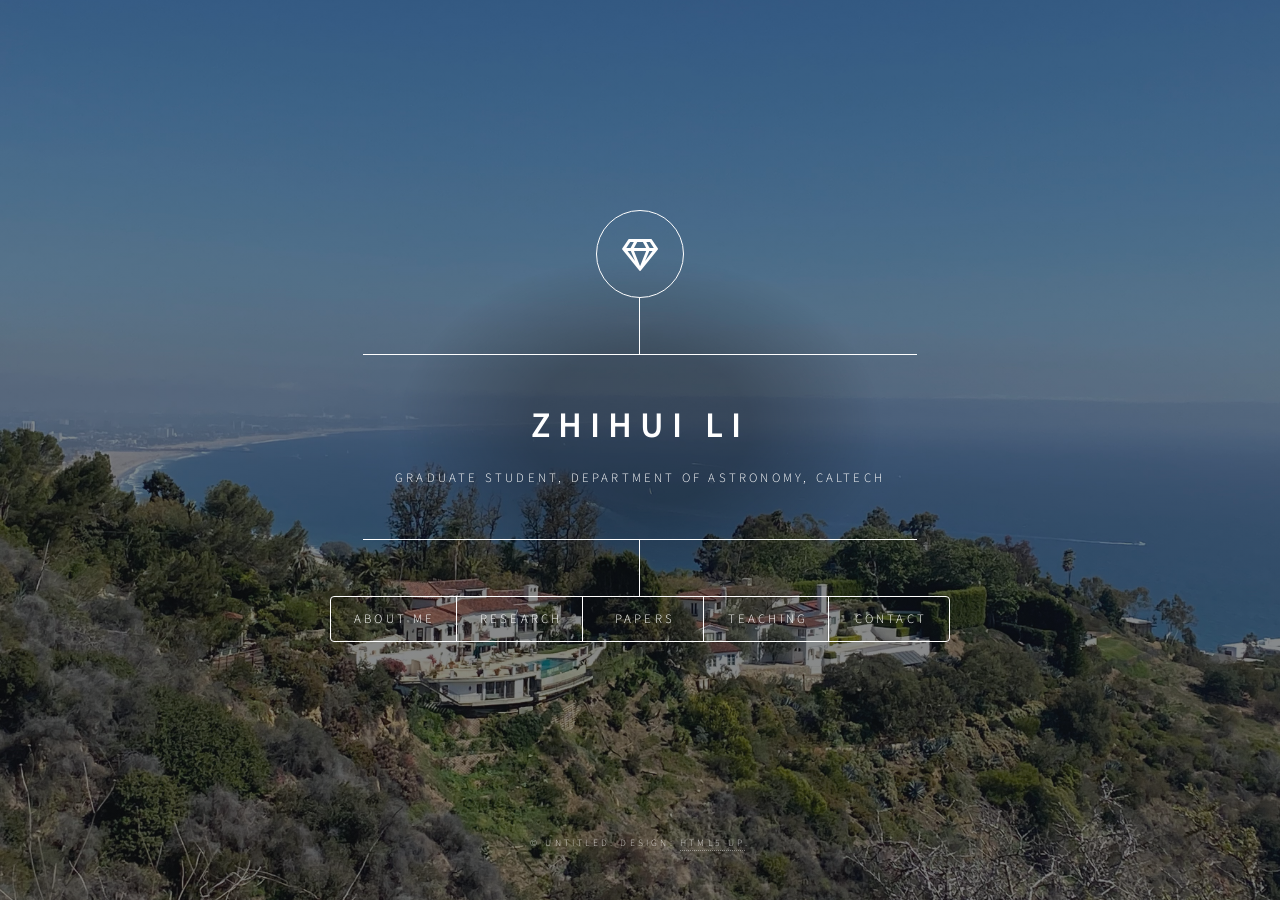
==== index.html @ 0a77f940 "Update index.html" ====
<!DOCTYPE HTML>
<!--
	Dimension by HTML5 UP
	html5up.net | @ajlkn
	Free for personal and commercial use under the CCA 3.0 license (html5up.net/license)
-->
<html>
	<head>
		<title>Dimension by HTML5 UP</title>
		<meta charset="utf-8" />
		<meta name="viewport" content="width=device-width, initial-scale=1, user-scalable=no" />
		<link rel="stylesheet" href="assets/css/main.css" />
		<noscript><link rel="stylesheet" href="assets/css/noscript.css" /></noscript>
	</head>
	<body class="is-preload">

		<!-- Wrapper -->
			<div id="wrapper">

				<!-- Header -->
					<header id="header">
						<div class="logo">
							<span class="icon fa-gem"></span>
						</div>
						<div class="content">
							<div class="inner">
								<h1>Zhihui Li</h1>
								<p>Graduate student, department of astronomy, Caltech</p>
							</div>
						</div>
						<nav>
							<ul>
								<li><a href="#about">About Me</a></li>
								<li><a href="#research">Research</a></li>
								<li><a href="#papers">Papers</a></li>
                                                                <li><a href="#teaching">Teaching</a></li>
								<li><a href="#contact">Contact</a></li>
								<!--<li><a href="#elements">Elements</a></li>-->
							</ul>
						</nav>
					</header>

				<!-- Main -->
					<div id="main">

						<!-- Intro -->
							<article id="about">
								<h2 class="major">About Me</h2>
								<span class="image main"><img src="images/selfie.jpg" alt="" /></span>
								<p>Hello! I'm Zhihui, a 6th-year astronomy graduate student at Caltech. 
                                                                <p>I am an astronomer dedicated to bridging the gap between cutting-edge theoretical models and groundbreaking observational data. My research has been focused on studying the "atmospheres" of galaxies, namely the circumgalactic medium (CGM). The CGM is a vast, diffuse region of gaseous matter beyond the stars and interstellar medium of a galaxy and within the virial radius of its dark matter halo. It plays a pivotal role in governing crucial aspects of galaxy evolution, such as star formation, chemical enrichment, and feedback mechanisms. To better understand the properties of the CGM, I have utilized state-of-the-art numerical simulations, developed novel semi-analytic models, and conducted thorough analyses by comparing them with high-resolution, spatially-resolved observational data acquired from the world's largest ground-based telescopes. 
                                                                <p>In my spare time, I enjoy playing and watching basketball, reading, listening to music and spending time with my family. Feel free to <a href="mailto:zhihui@caltech.edu">shoot me an email</a> if you are interested in my research, or astronomy in general!</p>
							</article>

						<!-- Work -->
							<article id="research">
								<h2 class="major">Research</h2>
								<ul id="myList">
                                                                </ul>
                                                                    <li>Exploring the fate of cool clouds in the CGM with state-of-the-art hydrodynamical simulations</li> 
                                                                    <p>In <a href="https://ui.adsabs.harvard.edu/abs/2020MNRAS.492.1841L/abstract">Li et al. (2020)</a>, I conducted an extensive analysis of a comprehensive suite of idealized CGM simulations. 
									    I explored a wide range of cloud parameters, including cloud size, velocity, ambient temperature, and density. I also identified five distinct physical regimes, each corresponding to different fates for the clouds, ranging from their destruction due to instabilities induced by the hot ambient medium to their survival and growth through the accretion of cooled material onto their surfaces. Furthermore, I derived and calibrated an empirical scaling relation between the cloud lifetime and various cloud physical parameters, which has been widely employed and extensively discussed in numerous follow-up studies (e.g. Kanjilal et al. 2021; Farber & Gronke 2022; Abruzzo et al. 2022a,b, 2023).
									    I concluded that radiative cooling and conduction are the most important physics that affect cloud survival, whereas magnetic fields, turbulence, and viscosity are likely to have a minor effect. 
							            <span class="image main"><img src="images/pic02.jpg" alt="" /></span>
							         </ul>
                                                                    <li>Extracting the physical parameters of the cool gas in the CGM from Lyα spectra with advanced radiative transfer models</li>
                                                                    <p>Lyα emission line is one of the most powerful tools for studying the CGM due to its luminous nature. 
									    However, Lyα emission is a resonant transition with a large cross-section, rendering its radiative transfer (RT) process notoriously difficult to model. 
									    Traditionally, the prevailing model for Lyα radiative transfer is the "shell model," which is a spherical, expanding or contracting shell of neutral hydrogen (HI). 
									    It is motivated by the observational evidence that starburst-driven galactic winds can produce such HI shells. 
									    Although the shell model has managed to reproduce the Lyα profiles of a wide variety of Lyα-emitting objects, 
									    recent works (e.g. Orlitova et al. 2018) have reported several significant discrepancies between the best-fit parameters derived from the shell model and additional observational data. 
									    These discrepancies arise from the overly simplistic nature of the shell model - 
									    a monolithic shell of HI with a single column density and outflow velocity that is inadequate for describing a multiphase, clumpy CGM. 
									    Therefore, in <a href="https://ui.adsabs.harvard.edu/abs/2022MNRAS.513.5034L/abstract">Li & Gronke (2022)</a>, I systematically explored the connection and difference between a more physically realistic multiphase, clumpy model and the shell model. 
									    I elucidated how the best-fit parameters derived from shell model fitting should be interpreted as certain properties of a multiphase, clumpy medium.                                                                                   
								    <span class="image main"><img src="images/Schematic_shell_clumpy.jpg" alt="" /></span>
						                 </ul>
								    <li>Modeling spatially-resolved Lyα emission observations with advanced radiative transfer models</li> 
                                                                    <p>In <a href="https://ui.adsabs.harvard.edu/abs/2021MNRAS.502.2389L/abstract">Li et al. (2021)</a> and <a href="https://ui.adsabs.harvard.edu/abs/2022MNRAS.513.3414L/abstract">Li et al. (2022)</a>, 
									    I pioneered the modeling of spatially-resolved Lyα emission spectra obtained by the Keck Cosmic Web Imager (KCWI) in SSA22 Lyα Blob 1 and 2, two of the earliest discovered Lyα blobs (LABs). 
									    These enigmatic objects are giant gaseous nebulae with immense Lyα luminosities at high redshifts. 
									    The physical origins of LABs remain a subject of intense debate, with various hypotheses proposed, including photo-ionization by central energetic sources, starburst-driven galactic outflows, cooling radiation from the accretion of cold gas streams, among many others. 
									    By modeling the spatially-resolved Lyα emission line profiles observed at different locations within LAB1 and LAB2, I found that for both LABs, the dominant powering mechanism involves central sources producing Lyα photons that are subsequently scattered outward by high-velocity galactic outflows.

								    <p>More recently, in <a href="https://ui.adsabs.harvard.edu/abs/2023ApJ...953..118E/abstract">Erb et al. (2023)</a>, I developed a new approach to self-consistently reproduce the spatially-extended Lyα emission originating from the CGM of twelve extreme emission line galaxies at z ~ 2. 
									    Our deep KCWI observations unveiled a striking pattern among these objects - they typically exhibit double-peaked Lyα profiles that span their entire Lyα halos, characterized by three intriguing trends: 
									    as the distance from the galactic center increases, the flux ratio of the blue peak to the red peak increases, the separation in velocity between the two peaks decreases, and the flux at the line center increases. 
									    By separating all the scattered Lyα photons in the multiphase, clumpy model into three radial bins according to their escaping impact parameters and comparing them with their corresponding observed Lyα profiles, 
									    I managed to find the best-fit RT model that simultaneously reproduces the Lyα spectra observed at three different impact parameters and all three radial trends. 
									    Furthermore, I found that all three radial trends of spatially-resolved Lyα emission can be explained by considering the different RT behaviors of photons in the inner and outer regions of the halo.
									    This work stands as the first successful attempt to self-consistently reproduce spatially-varying Lyα emission via comprehensive RT modeling within the framework of a physically realistic CGM model.
								    <span class="image main"><img src="images/schematic_halos.jpg" alt="" /></span>
							</article>

						<!-- About -->
							<article id="papers">
								<h2 class="major">Papers</h2>
								<p>The full list of my publications is available at <a href="https://ui.adsabs.harvard.edu/search/p_=0&q=orcid%3A0000-0001-5113-7558&sort=date%20desc%2C%20bibcode%20desc">ADS</a> and <a href="https://scholar.google.com/citations?user=3MVn1_MAAAAJ&hl=en">Google Scholar</a>.</p> 		</article>

                                                <!-- Teaching -->
                                                        <article id="teaching">
                                                                <h2 class="major">Teaching</h2>
                                                                <p>I have served as a teaching assistant for the following courses at Caltech:
                                                                <li>Ay123 (Structure and Evolution of Stars, by Prof. Evan Kirby)</li>
                                                                <li>Ay126 (Interstellar and Intergalactic Medium, by Prof. Shri Kulkarni)</li>
                                                                <li>Ay127 (Cosmology and Galaxy Formation, by Prof. Phil Hopkins and Prof. Chris Martin)</li>
                                  </p>                  </article>
						<!-- Contact -->
							<article id="contact">
								<h2 class="major">Contact</h2>
								<form method="post" action="#">
									<div class="fields">
										<div class="field half">
											<label for="name">Name</label>
											<input type="text" name="name" id="name" />
										</div>
										<div class="field half">
											<label for="email">Email</label>
											<input type="text" name="email" id="email" />
										</div>
										<div class="field">
											<label for="message">Message</label>
											<textarea name="message" id="message" rows="4"></textarea>
										</div>
									</div>
									<ul class="actions">
										<li><input type="submit" value="Send Message" class="primary" /></li>
										<li><input type="reset" value="Reset" /></li>
									</ul>
								</form>
								</article>
						<!-- Elements -->
							<article id="elements">
								<h2 class="major">Elements</h2>

								<section>
									<h3 class="major">Text</h3>
									<p>This is <b>bold</b> and this is <strong>strong</strong>. This is <i>italic</i> and this is <em>emphasized</em>.
									This is <sup>superscript</sup> text and this is <sub>subscript</sub> text.
									This is <u>underlined</u> and this is code: <code>for (;;) { ... }</code>. Finally, <a href="#">this is a link</a>.</p>
									<hr />
									<h2>Heading Level 2</h2>
									<h3>Heading Level 3</h3>
									<h4>Heading Level 4</h4>
									<h5>Heading Level 5</h5>
									<h6>Heading Level 6</h6>
									<hr />
									<h4>Blockquote</h4>
									<blockquote>Fringilla nisl. Donec accumsan interdum nisi, quis tincidunt felis sagittis eget tempus euismod. Vestibulum ante ipsum primis in faucibus vestibulum. Blandit adipiscing eu felis iaculis volutpat ac adipiscing accumsan faucibus. Vestibulum ante ipsum primis in faucibus lorem ipsum dolor sit amet nullam adipiscing eu felis.</blockquote>
									<h4>Preformatted</h4>
									<pre><code>i = 0;

while (!deck.isInOrder()) {
    print 'Iteration ' + i;
    deck.shuffle();
    i++;
}

print 'It took ' + i + ' iterations to sort the deck.';</code></pre>
								</section>

								<section>
									<h3 class="major">Lists</h3>

									<h4>Unordered</h4>
									<ul>
										<li>Dolor pulvinar etiam.</li>
										<li>Sagittis adipiscing.</li>
										<li>Felis enim feugiat.</li>
									</ul>

									<h4>Alternate</h4>
									<ul class="alt">
										<li>Dolor pulvinar etiam.</li>
										<li>Sagittis adipiscing.</li>
										<li>Felis enim feugiat.</li>
									</ul>

									<h4>Ordered</h4>
									<ol>
										<li>Dolor pulvinar etiam.</li>
										<li>Etiam vel felis viverra.</li>
										<li>Felis enim feugiat.</li>
										<li>Dolor pulvinar etiam.</li>
										<li>Etiam vel felis lorem.</li>
										<li>Felis enim et feugiat.</li>
									</ol>
									<h4>Icons</h4>
									<ul class="icons">
										<li><a href="#" class="icon brands fa-twitter"><span class="label">Twitter</span></a></li>
										<li><a href="#" class="icon brands fa-facebook-f"><span class="label">Facebook</span></a></li>
										<li><a href="#" class="icon brands fa-instagram"><span class="label">Instagram</span></a></li>
										<li><a href="#" class="icon brands fa-github"><span class="label">Github</span></a></li>
									</ul>

									<h4>Actions</h4>
									<ul class="actions">
										<li><a href="#" class="button primary">Default</a></li>
										<li><a href="#" class="button">Default</a></li>
									</ul>
									<ul class="actions stacked">
										<li><a href="#" class="button primary">Default</a></li>
										<li><a href="#" class="button">Default</a></li>
									</ul>
								</section>

								<section>
									<h3 class="major">Table</h3>
									<h4>Default</h4>
									<div class="table-wrapper">
										<table>
											<thead>
												<tr>
													<th>Name</th>
													<th>Description</th>
													<th>Price</th>
												</tr>
											</thead>
											<tbody>
												<tr>
													<td>Item One</td>
													<td>Ante turpis integer aliquet porttitor.</td>
													<td>29.99</td>
												</tr>
												<tr>
													<td>Item Two</td>
													<td>Vis ac commodo adipiscing arcu aliquet.</td>
													<td>19.99</td>
												</tr>
												<tr>
													<td>Item Three</td>
													<td> Morbi faucibus arcu accumsan lorem.</td>
													<td>29.99</td>
												</tr>
												<tr>
													<td>Item Four</td>
													<td>Vitae integer tempus condimentum.</td>
													<td>19.99</td>
												</tr>
												<tr>
													<td>Item Five</td>
													<td>Ante turpis integer aliquet porttitor.</td>
													<td>29.99</td>
												</tr>
											</tbody>
											<tfoot>
												<tr>
													<td colspan="2"></td>
													<td>100.00</td>
												</tr>
											</tfoot>
										</table>
									</div>

									<h4>Alternate</h4>
									<div class="table-wrapper">
										<table class="alt">
											<thead>
												<tr>
													<th>Name</th>
													<th>Description</th>
													<th>Price</th>
												</tr>
											</thead>
											<tbody>
												<tr>
													<td>Item One</td>
													<td>Ante turpis integer aliquet porttitor.</td>
													<td>29.99</td>
												</tr>
												<tr>
													<td>Item Two</td>
													<td>Vis ac commodo adipiscing arcu aliquet.</td>
													<td>19.99</td>
												</tr>
												<tr>
													<td>Item Three</td>
													<td> Morbi faucibus arcu accumsan lorem.</td>
													<td>29.99</td>
												</tr>
												<tr>
													<td>Item Four</td>
													<td>Vitae integer tempus condimentum.</td>
													<td>19.99</td>
												</tr>
												<tr>
													<td>Item Five</td>
													<td>Ante turpis integer aliquet porttitor.</td>
													<td>29.99</td>
												</tr>
											</tbody>
											<tfoot>
												<tr>
													<td colspan="2"></td>
													<td>100.00</td>
												</tr>
											</tfoot>
										</table>
									</div>
								</section>

								<section>
									<h3 class="major">Buttons</h3>
									<ul class="actions">
										<li><a href="#" class="button primary">Primary</a></li>
										<li><a href="#" class="button">Default</a></li>
									</ul>
									<ul class="actions">
										<li><a href="#" class="button">Default</a></li>
										<li><a href="#" class="button small">Small</a></li>
									</ul>
									<ul class="actions">
										<li><a href="#" class="button primary icon solid fa-download">Icon</a></li>
										<li><a href="#" class="button icon solid fa-download">Icon</a></li>
									</ul>
									<ul class="actions">
										<li><span class="button primary disabled">Disabled</span></li>
										<li><span class="button disabled">Disabled</span></li>
									</ul>
								</section>

								<section>
									<h3 class="major">Form</h3>
									<form method="post" action="#">
										<div class="fields">
											<div class="field half">
												<label for="demo-name">Name</label>
												<input type="text" name="demo-name" id="demo-name" value="" placeholder="Jane Doe" />
											</div>
											<div class="field half">
												<label for="demo-email">Email</label>
												<input type="email" name="demo-email" id="demo-email" value="" placeholder="jane@untitled.tld" />
											</div>
											<div class="field">
												<label for="demo-category">Category</label>
												<select name="demo-category" id="demo-category">
													<option value="">-</option>
													<option value="1">Manufacturing</option>
													<option value="1">Shipping</option>
													<option value="1">Administration</option>
													<option value="1">Human Resources</option>
												</select>
											</div>
											<div class="field half">
												<input type="radio" id="demo-priority-low" name="demo-priority" checked>
												<label for="demo-priority-low">Low</label>
											</div>
											<div class="field half">
												<input type="radio" id="demo-priority-high" name="demo-priority">
												<label for="demo-priority-high">High</label>
											</div>
											<div class="field half">
												<input type="checkbox" id="demo-copy" name="demo-copy">
												<label for="demo-copy">Email me a copy</label>
											</div>
											<div class="field half">
												<input type="checkbox" id="demo-human" name="demo-human" checked>
												<label for="demo-human">Not a robot</label>
											</div>
											<div class="field">
												<label for="demo-message">Message</label>
												<textarea name="demo-message" id="demo-message" placeholder="Enter your message" rows="6"></textarea>
											</div>
										</div>
										<ul class="actions">
											<li><input type="submit" value="Send Message" class="primary" /></li>
											<li><input type="reset" value="Reset" /></li>
										</ul>
									</form>
								</section>

							</article>

					</div>

				<!-- Footer -->
					<footer id="footer">
						<p class="copyright">&copy; Untitled. Design: <a href="https://html5up.net">HTML5 UP</a>.</p>
					</footer>

			</div>

		<!-- BG -->
			<div id="bg"></div>

		<!-- Scripts -->
			<script src="assets/js/jquery.min.js"></script>
			<script src="assets/js/browser.min.js"></script>
			<script src="assets/js/breakpoints.min.js"></script>
			<script src="assets/js/util.js"></script>
			<script src="assets/js/main.js"></script>

	</body>
</html>
---- assets/css/main.css ----
@import url(fontawesome-all.min.css);
@import url("https://fonts.googleapis.com/css?family=Source+Sans+Pro:300italic,600italic,300,600");

/*
	Dimension by HTML5 UP
	html5up.net | @ajlkn
	Free for personal and commercial use under the CCA 3.0 license (html5up.net/license)
*/

html, body, div, span, applet, object,
iframe, h1, h2, h3, h4, h5, h6, p, blockquote,
pre, a, abbr, acronym, address, big, cite,
code, del, dfn, em, img, ins, kbd, q, s, samp,
small, strike, strong, sub, sup, tt, var, b,
u, i, center, dl, dt, dd, ol, ul, li, fieldset,
form, label, legend, table, caption, tbody,
tfoot, thead, tr, th, td, article, aside,
canvas, details, embed, figure, figcaption,
footer, header, hgroup, menu, nav, output, ruby,
section, summary, time, mark, audio, video {
	margin: 0;
	padding: 0;
	border: 0;
	font-size: 100%;
	font: inherit;
	vertical-align: baseline;}

article, aside, details, figcaption, figure,
footer, header, hgroup, menu, nav, section {
	display: block;}

body {
	line-height: 1;
}

ol, ul {
	list-style: none;
}

blockquote, q {
	quotes: none;
}

	blockquote:before, blockquote:after, q:before, q:after {
		content: '';
		content: none;
	}

table {
	border-collapse: collapse;
	border-spacing: 0;
}

body {
	-webkit-text-size-adjust: none;
}

mark {
	background-color: transparent;
	color: inherit;
}

input::-moz-focus-inner {
	border: 0;
	padding: 0;
}

input, select, textarea {
	-moz-appearance: none;
	-webkit-appearance: none;
	-ms-appearance: none;
	appearance: none;
}

/* Basic */

	@-ms-viewport {
		width: device-width;
	}

	@media screen and (max-width: 480px) {

		html, body {
			min-width: 320px;
		}

	}

	html {
		box-sizing: border-box;
	}

	*, *:before, *:after {
		box-sizing: inherit;
	}

	body {
		background: #1b1f22;
	}

		body.is-preload *, body.is-preload *:before, body.is-preload *:after {
			-moz-animation: none !important;
			-webkit-animation: none !important;
			-ms-animation: none !important;
			animation: none !important;
			-moz-transition: none !important;
			-webkit-transition: none !important;
			-ms-transition: none !important;
			transition: none !important;
		}

/* Type */

	html {
		font-size: 16pt;
	}

		@media screen and (max-width: 1680px) {

			html {
				font-size: 12pt;
			}

		}

		@media screen and (max-width: 736px) {

			html {
				font-size: 11pt;
			}

		}

		@media screen and (max-width: 360px) {

			html {
				font-size: 10pt;
			}

		}

	body, input, select, textarea {
		color: #ffffff;
		font-family: "Source Sans Pro", sans-serif;
		font-weight: 300;
		font-size: 1rem;
		line-height: 1.65;
	}

	a {
		-moz-transition: color 0.2s ease-in-out, background-color 0.2s ease-in-out, border-bottom-color 0.2s ease-in-out;
		-webkit-transition: color 0.2s ease-in-out, background-color 0.2s ease-in-out, border-bottom-color 0.2s ease-in-out;
		-ms-transition: color 0.2s ease-in-out, background-color 0.2s ease-in-out, border-bottom-color 0.2s ease-in-out;
		transition: color 0.2s ease-in-out, background-color 0.2s ease-in-out, border-bottom-color 0.2s ease-in-out;
		border-bottom: dotted 1px rgba(255, 255, 255, 0.5);
		text-decoration: none;
		color: inherit;
	}

		a:hover {
			border-bottom-color: transparent;
		}

	strong, b {
		color: #ffffff;
		font-weight: 600;
	}

	em, i {
		font-style: italic;
	}

	p {
		margin: 0 0 2rem 0;
	}

	h1, h2, h3, h4, h5, h6 {
		color: #ffffff;
		font-weight: 600;
		line-height: 1.5;
		margin: 0 0 1rem 0;
		text-transform: uppercase;
		letter-spacing: 0.2rem;
	}

		h1 a, h2 a, h3 a, h4 a, h5 a, h6 a {
			color: inherit;
			text-decoration: none;
		}

		h1.major, h2.major, h3.major, h4.major, h5.major, h6.major {
			border-bottom: solid 1px #ffffff;
			width: -moz-max-content;
			width: -webkit-max-content;
			width: -ms-max-content;
			width: max-content;
			padding-bottom: 0.5rem;
			margin: 0 0 2rem 0;
		}

	h1 {
		font-size: 2.25rem;
		line-height: 1.3;
		letter-spacing: 0.5rem;
	}

	h2 {
		font-size: 1.5rem;
		line-height: 1.4;
		letter-spacing: 0.5rem;
	}

	h3 {
		font-size: 1rem;
	}

	h4 {
		font-size: 0.8rem;
	}

	h5 {
		font-size: 0.7rem;
	}

	h6 {
		font-size: 0.6rem;
	}

	@media screen and (max-width: 736px) {

		h1 {
			font-size: 1.75rem;
			line-height: 1.4;
		}

		h2 {
			font-size: 1.25em;
			line-height: 1.5;
		}

	}

	sub {
		font-size: 0.8rem;
		position: relative;
		top: 0.5rem;
	}

	sup {
		font-size: 0.8rem;
		position: relative;
		top: -0.5rem;
	}

	blockquote {
		border-left: solid 4px #ffffff;
		font-style: italic;
		margin: 0 0 2rem 0;
		padding: 0.5rem 0 0.5rem 2rem;
	}

	code {
		background: rgba(255, 255, 255, 0.075);
		border-radius: 4px;
		font-family: "Courier New", monospace;
		font-size: 0.9rem;
		margin: 0 0.25rem;
		padding: 0.25rem 0.65rem;
	}

	pre {
		-webkit-overflow-scrolling: touch;
		font-family: "Courier New", monospace;
		font-size: 0.9rem;
		margin: 0 0 2rem 0;
	}

		pre code {
			display: block;
			line-height: 1.75;
			padding: 1rem 1.5rem;
			overflow-x: auto;
		}

	hr {
		border: 0;
		border-bottom: solid 1px #ffffff;
		margin: 2.75rem 0;
	}

	.align-left {
		text-align: left;
	}

	.align-center {
		text-align: center;
	}

	.align-right {
		text-align: right;
	}

/* Form */

	form {
		margin: 0 0 2rem 0;
	}

		form > :last-child {
			margin-bottom: 0;
		}

		form > .fields {
			display: -moz-flex;
			display: -webkit-flex;
			display: -ms-flex;
			display: flex;
			-moz-flex-wrap: wrap;
			-webkit-flex-wrap: wrap;
			-ms-flex-wrap: wrap;
			flex-wrap: wrap;
			width: calc(100% + 3rem);
			margin: -1.5rem 0 2rem -1.5rem;
		}

			form > .fields > .field {
				-moz-flex-grow: 0;
				-webkit-flex-grow: 0;
				-ms-flex-grow: 0;
				flex-grow: 0;
				-moz-flex-shrink: 0;
				-webkit-flex-shrink: 0;
				-ms-flex-shrink: 0;
				flex-shrink: 0;
				padding: 1.5rem 0 0 1.5rem;
				width: calc(100% - 1.5rem);
			}

				form > .fields > .field.half {
					width: calc(50% - 0.75rem);
				}

				form > .fields > .field.third {
					width: calc(100%/3 - 0.5rem);
				}

				form > .fields > .field.quarter {
					width: calc(25% - 0.375rem);
				}

		@media screen and (max-width: 480px) {

			form > .fields {
				width: calc(100% + 3rem);
				margin: -1.5rem 0 2rem -1.5rem;
			}

				form > .fields > .field {
					padding: 1.5rem 0 0 1.5rem;
					width: calc(100% - 1.5rem);
				}

					form > .fields > .field.half {
						width: calc(100% - 1.5rem);
					}

					form > .fields > .field.third {
						width: calc(100% - 1.5rem);
					}

					form > .fields > .field.quarter {
						width: calc(100% - 1.5rem);
					}

		}

	label {
		color: #ffffff;
		display: block;
		font-size: 0.8rem;
		font-weight: 300;
		letter-spacing: 0.2rem;
		line-height: 1.5;
		margin: 0 0 1rem 0;
		text-transform: uppercase;
	}

	input[type="text"],
	input[type="password"],
	input[type="email"],
	input[type="tel"],
	select,
	textarea {
		-moz-appearance: none;
		-webkit-appearance: none;
		-ms-appearance: none;
		appearance: none;
		-moz-transition: border-color 0.2s ease-in-out, box-shadow 0.2s ease-in-out, background-color 0.2s ease-in-out;
		-webkit-transition: border-color 0.2s ease-in-out, box-shadow 0.2s ease-in-out, background-color 0.2s ease-in-out;
		-ms-transition: border-color 0.2s ease-in-out, box-shadow 0.2s ease-in-out, background-color 0.2s ease-in-out;
		transition: border-color 0.2s ease-in-out, box-shadow 0.2s ease-in-out, background-color 0.2s ease-in-out;
		background-color: transparent;
		border-radius: 4px;
		border: solid 1px #ffffff;
		color: inherit;
		display: block;
		outline: 0;
		padding: 0 1rem;
		text-decoration: none;
		width: 100%;
	}

		input[type="text"]:invalid,
		input[type="password"]:invalid,
		input[type="email"]:invalid,
		input[type="tel"]:invalid,
		select:invalid,
		textarea:invalid {
			box-shadow: none;
		}

		input[type="text"]:focus,
		input[type="password"]:focus,
		input[type="email"]:focus,
		input[type="tel"]:focus,
		select:focus,
		textarea:focus {
			background: rgba(255, 255, 255, 0.075);
			border-color: #ffffff;
			box-shadow: 0 0 0 1px #ffffff;
		}

	select {
		background-image: url("data:image/svg+xml;charset=utf8,%3Csvg xmlns='http://www.w3.org/2000/svg' width='40' height='40' preserveAspectRatio='none' viewBox='0 0 40 40'%3E%3Cpath d='M9.4,12.3l10.4,10.4l10.4-10.4c0.2-0.2,0.5-0.4,0.9-0.4c0.3,0,0.6,0.1,0.9,0.4l3.3,3.3c0.2,0.2,0.4,0.5,0.4,0.9 c0,0.4-0.1,0.6-0.4,0.9L20.7,31.9c-0.2,0.2-0.5,0.4-0.9,0.4c-0.3,0-0.6-0.1-0.9-0.4L4.3,17.3c-0.2-0.2-0.4-0.5-0.4-0.9 c0-0.4,0.1-0.6,0.4-0.9l3.3-3.3c0.2-0.2,0.5-0.4,0.9-0.4S9.1,12.1,9.4,12.3z' fill='%23ffffff' /%3E%3C/svg%3E");
		background-size: 1.25rem;
		background-repeat: no-repeat;
		background-position: calc(100% - 1rem) center;
		height: 2.75rem;
		padding-right: 2.75rem;
		text-overflow: ellipsis;
	}

		select option {
			color: #ffffff;
			background: #1b1f22;
		}

		select:focus::-ms-value {
			background-color: transparent;
		}

		select::-ms-expand {
			display: none;
		}

	input[type="text"],
	input[type="password"],
	input[type="email"],
	select {
		height: 2.75rem;
	}

	textarea {
		padding: 0.75rem 1rem;
	}

	input[type="checkbox"],
	input[type="radio"] {
		-moz-appearance: none;
		-webkit-appearance: none;
		-ms-appearance: none;
		appearance: none;
		display: block;
		float: left;
		margin-right: -2rem;
		opacity: 0;
		width: 1rem;
		z-index: -1;
	}

		input[type="checkbox"] + label,
		input[type="radio"] + label {
			text-decoration: none;
			-moz-user-select: none;
			-webkit-user-select: none;
			-ms-user-select: none;
			user-select: none;
			color: #ffffff;
			cursor: pointer;
			display: inline-block;
			font-size: 0.8rem;
			font-weight: 300;
			margin: 0 0 0.5rem 0;
			padding-left: 2.65rem;
			padding-right: 0.75rem;
			position: relative;
		}

			input[type="checkbox"] + label:before,
			input[type="radio"] + label:before {
				-moz-osx-font-smoothing: grayscale;
				-webkit-font-smoothing: antialiased;
				display: inline-block;
				font-style: normal;
				font-variant: normal;
				text-rendering: auto;
				line-height: 1;
				text-transform: none !important;
				font-family: 'Font Awesome 5 Free';
				font-weight: 900;
			}

			input[type="checkbox"] + label:before,
			input[type="radio"] + label:before {
				-moz-transition: border-color 0.2s ease-in-out, box-shadow 0.2s ease-in-out, background-color 0.2s ease-in-out;
				-webkit-transition: border-color 0.2s ease-in-out, box-shadow 0.2s ease-in-out, background-color 0.2s ease-in-out;
				-ms-transition: border-color 0.2s ease-in-out, box-shadow 0.2s ease-in-out, background-color 0.2s ease-in-out;
				transition: border-color 0.2s ease-in-out, box-shadow 0.2s ease-in-out, background-color 0.2s ease-in-out;
				border-radius: 4px;
				border: solid 1px #ffffff;
				content: '';
				display: inline-block;
				height: 1.65rem;
				left: 0;
				line-height: 1.65rem;
				position: absolute;
				text-align: center;
				top: -0.15rem;
				width: 1.65rem;
			}

		input[type="checkbox"]:checked + label:before,
		input[type="radio"]:checked + label:before {
			background: #ffffff !important;
			border-color: #ffffff !important;
			color: #1b1f22;
			content: '\f00c';
		}

		input[type="checkbox"]:focus + label:before,
		input[type="radio"]:focus + label:before {
			background: rgba(255, 255, 255, 0.075);
			border-color: #ffffff;
			box-shadow: 0 0 0 1px #ffffff;
		}

	input[type="checkbox"] + label:before {
		border-radius: 4px;
	}

	input[type="radio"] + label:before {
		border-radius: 100%;
	}

	::-webkit-input-placeholder {
		color: rgba(255, 255, 255, 0.5) !important;
		opacity: 1.0;
	}

	:-moz-placeholder {
		color: rgba(255, 255, 255, 0.5) !important;
		opacity: 1.0;
	}

	::-moz-placeholder {
		color: rgba(255, 255, 255, 0.5) !important;
		opacity: 1.0;
	}

	:-ms-input-placeholder {
		color: rgba(255, 255, 255, 0.5) !important;
		opacity: 1.0;
	}

	.formerize-placeholder {
		color: rgba(255, 255, 255, 0.5) !important;
		opacity: 1.0;
	}

/* Box */

	.box {
		border-radius: 4px;
		border: solid 1px #ffffff;
		margin-bottom: 2rem;
		padding: 1.5em;
	}

		.box > :last-child,
		.box > :last-child > :last-child,
		.box > :last-child > :last-child > :last-child {
			margin-bottom: 0;
		}

		.box.alt {
			border: 0;
			border-radius: 0;
			padding: 0;
		}

/* Icon */

	.icon {
		text-decoration: none;
		border-bottom: none;
		position: relative;
	}

		.icon:before {
			-moz-osx-font-smoothing: grayscale;
			-webkit-font-smoothing: antialiased;
			display: inline-block;
			font-style: normal;
			font-variant: normal;
			text-rendering: auto;
			line-height: 1;
			text-transform: none !important;
			font-family: 'Font Awesome 5 Free';
			font-weight: 400;
		}

		.icon > .label {
			display: none;
		}

		.icon:before {
			line-height: inherit;
		}

		.icon.solid:before {
			font-weight: 900;
		}

		.icon.brands:before {
			font-family: 'Font Awesome 5 Brands';
		}

/* Image */

	.image {
		border-radius: 4px;
		border: 0;
		display: inline-block;
		position: relative;
	}

		.image:before {
			pointer-events: none;
			background-image: url("../../images/overlay.png");
			background-color: rgba(19, 21, 25, 0.5);
			border-radius: 4px;
			content: '';
			display: block;
			height: 100%;
			left: 0;
			opacity: 0.5;
			position: absolute;
			top: 0;
			width: 100%;
		}

		.image img {
			border-radius: 4px;
			display: block;
		}

		.image.left, .image.right {
			max-width: 40%;
		}

			.image.left img, .image.right img {
				width: 100%;
			}

		.image.left {
			float: left;
			padding: 0 1.5em 1em 0;
			top: 0.25em;
		}

		.image.right {
			float: right;
			padding: 0 0 1em 1.5em;
			top: 0.25em;
		}

		.image.fit {
			display: block;
			margin: 0 0 2rem 0;
			width: 100%;
		}

			.image.fit img {
				width: 100%;
			}

		.image.main {
			display: block;
			margin: 2.5rem 0;
			width: 100%;
		}

			.image.main img {
				width: 100%;
			}

		@media screen and (max-width: 736px) {

			.image.main {
				margin: 2rem 0;
			}

		}

		@media screen and (max-width: 480px) {

			.image.main {
				margin: 1.5rem 0;
			}

		}

/* List */

	ol {
		list-style: decimal;
		margin: 0 0 2rem 0;
		padding-left: 1.25em;
	}

		ol li {
			padding-left: 0.25em;
		}

	ul {
		list-style: disc;
		margin: 0 0 2rem 0;
		padding-left: 1em;
	}

		ul li {
			padding-left: 0.5em;
		}

		ul.alt {
			list-style: none;
			padding-left: 0;
		}

			ul.alt li {
				border-top: solid 1px #ffffff;
				padding: 0.5em 0;
			}

				ul.alt li:first-child {
					border-top: 0;
					padding-top: 0;
				}

	dl {
		margin: 0 0 2rem 0;
	}

		dl dt {
			display: block;
			font-weight: 600;
			margin: 0 0 1rem 0;
		}

		dl dd {
			margin-left: 2rem;
		}

/* Actions */

	ul.actions {
		display: -moz-flex;
		display: -webkit-flex;
		display: -ms-flex;
		display: flex;
		cursor: default;
		list-style: none;
		margin-left: -1rem;
		padding-left: 0;
	}

		ul.actions li {
			padding: 0 0 0 1rem;
			vertical-align: middle;
		}

		ul.actions.special {
			-moz-justify-content: center;
			-webkit-justify-content: center;
			-ms-justify-content: center;
			justify-content: center;
			width: 100%;
			margin-left: 0;
		}

			ul.actions.special li:first-child {
				padding-left: 0;
			}

		ul.actions.stacked {
			-moz-flex-direction: column;
			-webkit-flex-direction: column;
			-ms-flex-direction: column;
			flex-direction: column;
			margin-left: 0;
		}

			ul.actions.stacked li {
				padding: 1.3rem 0 0 0;
			}

				ul.actions.stacked li:first-child {
					padding-top: 0;
				}

		ul.actions.fit {
			width: calc(100% + 1rem);
		}

			ul.actions.fit li {
				-moz-flex-grow: 1;
				-webkit-flex-grow: 1;
				-ms-flex-grow: 1;
				flex-grow: 1;
				-moz-flex-shrink: 1;
				-webkit-flex-shrink: 1;
				-ms-flex-shrink: 1;
				flex-shrink: 1;
				width: 100%;
			}

				ul.actions.fit li > * {
					width: 100%;
				}

			ul.actions.fit.stacked {
				width: 100%;
			}

		@media screen and (max-width: 480px) {

			ul.actions:not(.fixed) {
				-moz-flex-direction: column;
				-webkit-flex-direction: column;
				-ms-flex-direction: column;
				flex-direction: column;
				margin-left: 0;
				width: 100% !important;
			}

				ul.actions:not(.fixed) li {
					-moz-flex-grow: 1;
					-webkit-flex-grow: 1;
					-ms-flex-grow: 1;
					flex-grow: 1;
					-moz-flex-shrink: 1;
					-webkit-flex-shrink: 1;
					-ms-flex-shrink: 1;
					flex-shrink: 1;
					padding: 1rem 0 0 0;
					text-align: center;
					width: 100%;
				}

					ul.actions:not(.fixed) li > * {
						width: 100%;
					}

					ul.actions:not(.fixed) li:first-child {
						padding-top: 0;
					}

					ul.actions:not(.fixed) li input[type="submit"],
					ul.actions:not(.fixed) li input[type="reset"],
					ul.actions:not(.fixed) li input[type="button"],
					ul.actions:not(.fixed) li button,
					ul.actions:not(.fixed) li .button {
						width: 100%;
					}

						ul.actions:not(.fixed) li input[type="submit"].icon:before,
						ul.actions:not(.fixed) li input[type="reset"].icon:before,
						ul.actions:not(.fixed) li input[type="button"].icon:before,
						ul.actions:not(.fixed) li button.icon:before,
						ul.actions:not(.fixed) li .button.icon:before {
							margin-left: -0.5em;
						}

		}

/* Icons */

	ul.icons {
		cursor: default;
		list-style: none;
		padding-left: 0;
	}

		ul.icons li {
			display: inline-block;
			padding: 0 0.75em 0 0;
		}

			ul.icons li:last-child {
				padding-right: 0;
			}

			ul.icons li a {
				border-radius: 100%;
				box-shadow: inset 0 0 0 1px #ffffff;
				display: inline-block;
				height: 2.25rem;
				line-height: 2.25rem;
				text-align: center;
				width: 2.25rem;
			}

				ul.icons li a:hover {
					background-color: rgba(255, 255, 255, 0.075);
				}

				ul.icons li a:active {
					background-color: rgba(255, 255, 255, 0.175);
				}

/* Table */

	.table-wrapper {
		-webkit-overflow-scrolling: touch;
		overflow-x: auto;
	}

	table {
		margin: 0 0 2rem 0;
		width: 100%;
	}

		table tbody tr {
			border: solid 1px #ffffff;
			border-left: 0;
			border-right: 0;
		}

			table tbody tr:nth-child(2n + 1) {
				background-color: rgba(255, 255, 255, 0.075);
			}

		table td {
			padding: 0.75em 0.75em;
		}

		table th {
			color: #ffffff;
			font-size: 0.9em;
			font-weight: 600;
			padding: 0 0.75em 0.75em 0.75em;
			text-align: left;
		}

		table thead {
			border-bottom: solid 2px #ffffff;
		}

		table tfoot {
			border-top: solid 2px #ffffff;
		}

		table.alt {
			border-collapse: separate;
		}

			table.alt tbody tr td {
				border: solid 1px #ffffff;
				border-left-width: 0;
				border-top-width: 0;
			}

				table.alt tbody tr td:first-child {
					border-left-width: 1px;
				}

			table.alt tbody tr:first-child td {
				border-top-width: 1px;
			}

			table.alt thead {
				border-bottom: 0;
			}

			table.alt tfoot {
				border-top: 0;
			}

/* Button */

	input[type="submit"],
	input[type="reset"],
	input[type="button"],
	button,
	.button {
		-moz-appearance: none;
		-webkit-appearance: none;
		-ms-appearance: none;
		appearance: none;
		-moz-transition: background-color 0.2s ease-in-out, color 0.2s ease-in-out;
		-webkit-transition: background-color 0.2s ease-in-out, color 0.2s ease-in-out;
		-ms-transition: background-color 0.2s ease-in-out, color 0.2s ease-in-out;
		transition: background-color 0.2s ease-in-out, color 0.2s ease-in-out;
		background-color: transparent;
		border-radius: 4px;
		border: 0;
		box-shadow: inset 0 0 0 1px #ffffff;
		color: #ffffff !important;
		cursor: pointer;
		display: inline-block;
		font-size: 0.8rem;
		font-weight: 300;
		height: 2.75rem;
		letter-spacing: 0.2rem;
		line-height: 2.75rem;
		outline: 0;
		padding: 0 1.25rem 0 1.35rem;
		text-align: center;
		text-decoration: none;
		text-transform: uppercase;
		white-space: nowrap;
	}

		input[type="submit"]:hover,
		input[type="reset"]:hover,
		input[type="button"]:hover,
		button:hover,
		.button:hover {
			background-color: rgba(255, 255, 255, 0.075);
		}

		input[type="submit"]:active,
		input[type="reset"]:active,
		input[type="button"]:active,
		button:active,
		.button:active {
			background-color: rgba(255, 255, 255, 0.175);
		}

		input[type="submit"].icon:before,
		input[type="reset"].icon:before,
		input[type="button"].icon:before,
		button.icon:before,
		.button.icon:before {
			margin-right: 0.5em;
		}

		input[type="submit"].fit,
		input[type="reset"].fit,
		input[type="button"].fit,
		button.fit,
		.button.fit {
			width: 100%;
		}

		input[type="submit"].small,
		input[type="reset"].small,
		input[type="button"].small,
		button.small,
		.button.small {
			font-size: 0.6rem;
			height: 2.0625rem;
			line-height: 2.0625rem;
		}

		input[type="submit"].primary,
		input[type="reset"].primary,
		input[type="button"].primary,
		button.primary,
		.button.primary {
			background-color: #ffffff;
			color: #1b1f22 !important;
			font-weight: 600;
		}

		input[type="submit"].disabled, input[type="submit"]:disabled,
		input[type="reset"].disabled,
		input[type="reset"]:disabled,
		input[type="button"].disabled,
		input[type="button"]:disabled,
		button.disabled,
		button:disabled,
		.button.disabled,
		.button:disabled {
			pointer-events: none;
			cursor: default;
			opacity: 0.25;
		}

	input[type="submit"],
	input[type="reset"],
	input[type="button"],
	button {
		line-height: calc(2.75rem - 2px);
	}

/* BG */

	#bg {
		-moz-transform: scale(1.0);
		-webkit-transform: scale(1.0);
		-ms-transform: scale(1.0);
		transform: scale(1.0);
		-webkit-backface-visibility: hidden;
		position: fixed;
		top: 0;
		left: 0;
		width: 100%;
		height: 100vh;
		z-index: 1;
	}

		#bg:before, #bg:after {
			content: '';
			display: block;
			position: absolute;
			top: 0;
			left: 0;
			width: 100%;
			height: 100%;
		}

		#bg:before {
			-moz-transition: background-color 2.5s ease-in-out;
			-webkit-transition: background-color 2.5s ease-in-out;
			-ms-transition: background-color 2.5s ease-in-out;
			transition: background-color 2.5s ease-in-out;
			-moz-transition-delay: 0.75s;
			-webkit-transition-delay: 0.75s;
			-ms-transition-delay: 0.75s;
			transition-delay: 0.75s;
			background-image: linear-gradient(to top, rgba(19, 21, 25, 0.5), rgba(19, 21, 25, 0.5)), url("../../images/overlay.png");
			background-size: auto, 256px 256px;
			background-position: center, center;
			background-repeat: no-repeat, repeat;
			z-index: 2;
		}

		#bg:after {
			-moz-transform: scale(1.125);
			-webkit-transform: scale(1.125);
			-ms-transform: scale(1.125);
			transform: scale(1.125);
			-moz-transition: -moz-transform 0.325s ease-in-out, -moz-filter 0.325s ease-in-out;
			-webkit-transition: -webkit-transform 0.325s ease-in-out, -webkit-filter 0.325s ease-in-out;
			-ms-transition: -ms-transform 0.325s ease-in-out, -ms-filter 0.325s ease-in-out;
			transition: transform 0.325s ease-in-out, filter 0.325s ease-in-out;
			background-image: url("../../images/bg.jpg");
			background-position: center;
			background-size: cover;
			background-repeat: no-repeat;
			z-index: 1;
		}

		body.is-article-visible #bg:after {
			-moz-transform: scale(1.0825);
			-webkit-transform: scale(1.0825);
			-ms-transform: scale(1.0825);
			transform: scale(1.0825);
			-moz-filter: blur(0.2rem);
			-webkit-filter: blur(0.2rem);
			-ms-filter: blur(0.2rem);
			filter: blur(0.2rem);
		}

		body.is-preload #bg:before {
			background-color: #000000;
		}

/* Wrapper */

	#wrapper {
		display: -moz-flex;
		display: -webkit-flex;
		display: -ms-flex;
		display: flex;
		-moz-flex-direction: column;
		-webkit-flex-direction: column;
		-ms-flex-direction: column;
		flex-direction: column;
		-moz-align-items: center;
		-webkit-align-items: center;
		-ms-align-items: center;
		align-items: center;
		-moz-justify-content: space-between;
		-webkit-justify-content: space-between;
		-ms-justify-content: space-between;
		justify-content: space-between;
		position: relative;
		min-height: 100vh;
		width: 100%;
		padding: 4rem 2rem;
		z-index: 3;
	}

		#wrapper:before {
			content: '';
			display: block;
		}

		@media screen and (max-width: 1680px) {

			#wrapper {
				padding: 3rem 2rem;
			}

		}

		@media screen and (max-width: 736px) {

			#wrapper {
				padding: 2rem 1rem;
			}

		}

		@media screen and (max-width: 480px) {

			#wrapper {
				padding: 1rem;
			}

		}

/* Header */

	#header {
		display: -moz-flex;
		display: -webkit-flex;
		display: -ms-flex;
		display: flex;
		-moz-flex-direction: column;
		-webkit-flex-direction: column;
		-ms-flex-direction: column;
		flex-direction: column;
		-moz-align-items: center;
		-webkit-align-items: center;
		-ms-align-items: center;
		align-items: center;
		-moz-transition: -moz-transform 0.325s ease-in-out, -moz-filter 0.325s ease-in-out, opacity 0.325s ease-in-out;
		-webkit-transition: -webkit-transform 0.325s ease-in-out, -webkit-filter 0.325s ease-in-out, opacity 0.325s ease-in-out;
		-ms-transition: -ms-transform 0.325s ease-in-out, -ms-filter 0.325s ease-in-out, opacity 0.325s ease-in-out;
		transition: transform 0.325s ease-in-out, filter 0.325s ease-in-out, opacity 0.325s ease-in-out;
		background-image: -moz-radial-gradient(rgba(0, 0, 0, 0.25) 25%, rgba(0, 0, 0, 0) 55%);
		background-image: -webkit-radial-gradient(rgba(0, 0, 0, 0.25) 25%, rgba(0, 0, 0, 0) 55%);
		background-image: -ms-radial-gradient(rgba(0, 0, 0, 0.25) 25%, rgba(0, 0, 0, 0) 55%);
		background-image: radial-gradient(rgba(0, 0, 0, 0.25) 25%, rgba(0, 0, 0, 0) 55%);
		max-width: 100%;
		text-align: center;
	}

		#header > * {
			-moz-transition: opacity 0.325s ease-in-out;
			-webkit-transition: opacity 0.325s ease-in-out;
			-ms-transition: opacity 0.325s ease-in-out;
			transition: opacity 0.325s ease-in-out;
			position: relative;
			margin-top: 3.5rem;
		}

			#header > *:before {
				content: '';
				display: block;
				position: absolute;
				top: calc(-3.5rem - 1px);
				left: calc(50% - 1px);
				width: 1px;
				height: calc(3.5rem + 1px);
				background: #ffffff;
			}

		#header > :first-child {
			margin-top: 0;
		}

			#header > :first-child:before {
				display: none;
			}

		#header .logo {
			width: 5.5rem;
			height: 5.5rem;
			line-height: 5.5rem;
			border: solid 1px #ffffff;
			border-radius: 100%;
		}

			#header .logo .icon:before {
				font-size: 2rem;
			}

		#header .content {
			border-style: solid;
			border-color: #ffffff;
			border-top-width: 1px;
			border-bottom-width: 1px;
			max-width: 100%;
		}

			#header .content .inner {
				-moz-transition: max-height 0.75s ease, padding 0.75s ease, opacity 0.325s ease-in-out;
				-webkit-transition: max-height 0.75s ease, padding 0.75s ease, opacity 0.325s ease-in-out;
				-ms-transition: max-height 0.75s ease, padding 0.75s ease, opacity 0.325s ease-in-out;
				transition: max-height 0.75s ease, padding 0.75s ease, opacity 0.325s ease-in-out;
				-moz-transition-delay: 0.25s;
				-webkit-transition-delay: 0.25s;
				-ms-transition-delay: 0.25s;
				transition-delay: 0.25s;
				padding: 3rem 2rem;
				max-height: 40rem;
				overflow: hidden;
			}

				#header .content .inner > :last-child {
					margin-bottom: 0;
				}

			#header .content p {
				text-transform: uppercase;
				letter-spacing: 0.2rem;
				font-size: 0.8rem;
				line-height: 2;
			}

		#header nav ul {
			display: -moz-flex;
			display: -webkit-flex;
			display: -ms-flex;
			display: flex;
			margin-bottom: 0;
			list-style: none;
			padding-left: 0;
			border: solid 1px #ffffff;
			border-radius: 4px;
		}

			#header nav ul li {
				padding-left: 0;
				border-left: solid 1px #ffffff;
			}

				#header nav ul li:first-child {
					border-left: 0;
				}

				#header nav ul li a {
					display: block;
					min-width: 7.5rem;
					height: 2.75rem;
					line-height: 2.75rem;
					padding: 0 1.25rem 0 1.45rem;
					text-transform: uppercase;
					letter-spacing: 0.2rem;
					font-size: 0.8rem;
					border-bottom: 0;
				}

					#header nav ul li a:hover {
						background-color: rgba(255, 255, 255, 0.075);
					}

					#header nav ul li a:active {
						background-color: rgba(255, 255, 255, 0.175);
					}

		#header nav.use-middle:after {
			content: '';
			display: block;
			position: absolute;
			top: 0;
			left: calc(50% - 1px);
			width: 1px;
			height: 100%;
			background: #ffffff;
		}

		#header nav.use-middle ul li.is-middle {
			border-left: 0;
		}

		body.is-article-visible #header {
			-moz-transform: scale(0.95);
			-webkit-transform: scale(0.95);
			-ms-transform: scale(0.95);
			transform: scale(0.95);
			-moz-filter: blur(0.1rem);
			-webkit-filter: blur(0.1rem);
			-ms-filter: blur(0.1rem);
			filter: blur(0.1rem);
			opacity: 0;
		}

		body.is-preload #header {
			-moz-filter: blur(0.125rem);
			-webkit-filter: blur(0.125rem);
			-ms-filter: blur(0.125rem);
			filter: blur(0.125rem);
		}

			body.is-preload #header > * {
				opacity: 0;
			}

			body.is-preload #header .content .inner {
				max-height: 0;
				padding-top: 0;
				padding-bottom: 0;
				opacity: 0;
			}

		@media screen and (max-width: 980px) {

			#header .content p br {
				display: none;
			}

		}

		@media screen and (max-width: 736px) {

			#header > * {
				margin-top: 2rem;
			}

				#header > *:before {
					top: calc(-2rem - 1px);
					height: calc(2rem + 1px);
				}

			#header .logo {
				width: 4.75rem;
				height: 4.75rem;
				line-height: 4.75rem;
			}

				#header .logo .icon:before {
					font-size: 1.75rem;
				}

			#header .content .inner {
				padding: 2.5rem 1rem;
			}

			#header .content p {
				line-height: 1.875;
			}

		}

		@media screen and (max-width: 480px) {

			#header {
				padding: 1.5rem 0;
			}

				#header .content .inner {
					padding: 2.5rem 0;
				}

				#header nav ul {
					-moz-flex-direction: column;
					-webkit-flex-direction: column;
					-ms-flex-direction: column;
					flex-direction: column;
					min-width: 10rem;
					max-width: 100%;
				}

					#header nav ul li {
						border-left: 0;
						border-top: solid 1px #ffffff;
					}

						#header nav ul li:first-child {
							border-top: 0;
						}

						#header nav ul li a {
							height: 3rem;
							line-height: 3rem;
							min-width: 0;
							width: 100%;
						}

				#header nav.use-middle:after {
					display: none;
				}

		}

/* Main */

	#main {
		-moz-flex-grow: 1;
		-webkit-flex-grow: 1;
		-ms-flex-grow: 1;
		flex-grow: 1;
		-moz-flex-shrink: 1;
		-webkit-flex-shrink: 1;
		-ms-flex-shrink: 1;
		flex-shrink: 1;
		display: -moz-flex;
		display: -webkit-flex;
		display: -ms-flex;
		display: flex;
		-moz-align-items: center;
		-webkit-align-items: center;
		-ms-align-items: center;
		align-items: center;
		-moz-justify-content: center;
		-webkit-justify-content: center;
		-ms-justify-content: center;
		justify-content: center;
		-moz-flex-direction: column;
		-webkit-flex-direction: column;
		-ms-flex-direction: column;
		flex-direction: column;
		position: relative;
		max-width: 100%;
		z-index: 3;
	}

		#main article {
			-moz-transform: translateY(0.25rem);
			-webkit-transform: translateY(0.25rem);
			-ms-transform: translateY(0.25rem);
			transform: translateY(0.25rem);
			-moz-transition: opacity 0.325s ease-in-out, -moz-transform 0.325s ease-in-out;
			-webkit-transition: opacity 0.325s ease-in-out, -webkit-transform 0.325s ease-in-out;
			-ms-transition: opacity 0.325s ease-in-out, -ms-transform 0.325s ease-in-out;
			transition: opacity 0.325s ease-in-out, transform 0.325s ease-in-out;
			padding: 4.5rem 2.5rem 1.5rem 2.5rem ;
			position: relative;
			width: 40rem;
			max-width: 100%;
			background-color: rgba(27, 31, 34, 0.85);
			border-radius: 4px;
			opacity: 0;
		}

			#main article.active {
				-moz-transform: translateY(0);
				-webkit-transform: translateY(0);
				-ms-transform: translateY(0);
				transform: translateY(0);
				opacity: 1;
			}

			#main article .close {
				display: block;
				position: absolute;
				top: 0;
				right: 0;
				width: 4rem;
				height: 4rem;
				cursor: pointer;
				text-indent: 4rem;
				overflow: hidden;
				white-space: nowrap;
			}

				#main article .close:before {
					-moz-transition: background-color 0.2s ease-in-out;
					-webkit-transition: background-color 0.2s ease-in-out;
					-ms-transition: background-color 0.2s ease-in-out;
					transition: background-color 0.2s ease-in-out;
					content: '';
					display: block;
					position: absolute;
					top: 0.75rem;
					left: 0.75rem;
					width: 2.5rem;
					height: 2.5rem;
					border-radius: 100%;
					background-position: center;
					background-image: url("data:image/svg+xml;charset=utf8,%3Csvg xmlns='http://www.w3.org/2000/svg' xmlns:xlink='http://www.w3.org/1999/xlink' width='20px' height='20px' viewBox='0 0 20 20' zoomAndPan='disable'%3E%3Cstyle%3Eline %7B stroke: %23ffffff%3B stroke-width: 1%3B %7D%3C/style%3E%3Cline x1='2' y1='2' x2='18' y2='18' /%3E%3Cline x1='18' y1='2' x2='2' y2='18' /%3E%3C/svg%3E");
					background-size: 20px 20px;
					background-repeat: no-repeat;
				}

				#main article .close:hover:before {
					background-color: rgba(255, 255, 255, 0.075);
				}

				#main article .close:active:before {
					background-color: rgba(255, 255, 255, 0.175);
				}

		@media screen and (max-width: 736px) {

			#main article {
				padding: 3.5rem 2rem 0.5rem 2rem ;
			}

				#main article .close:before {
					top: 0.875rem;
					left: 0.875rem;
					width: 2.25rem;
					height: 2.25rem;
					background-size: 14px 14px;
				}

		}

		@media screen and (max-width: 480px) {

			#main article {
				padding: 3rem 1.5rem 0.5rem 1.5rem ;
			}

		}

/* Footer */

	#footer {
		-moz-transition: -moz-transform 0.325s ease-in-out, -moz-filter 0.325s ease-in-out, opacity 0.325s ease-in-out;
		-webkit-transition: -webkit-transform 0.325s ease-in-out, -webkit-filter 0.325s ease-in-out, opacity 0.325s ease-in-out;
		-ms-transition: -ms-transform 0.325s ease-in-out, -ms-filter 0.325s ease-in-out, opacity 0.325s ease-in-out;
		transition: transform 0.325s ease-in-out, filter 0.325s ease-in-out, opacity 0.325s ease-in-out;
		width: 100%;
		max-width: 100%;
		margin-top: 2rem;
		text-align: center;
	}

		#footer .copyright {
			letter-spacing: 0.2rem;
			font-size: 0.6rem;
			opacity: 0.75;
			margin-bottom: 0;
			text-transform: uppercase;
		}

		body.is-article-visible #footer {
			-moz-transform: scale(0.95);
			-webkit-transform: scale(0.95);
			-ms-transform: scale(0.95);
			transform: scale(0.95);
			-moz-filter: blur(0.1rem);
			-webkit-filter: blur(0.1rem);
			-ms-filter: blur(0.1rem);
			filter: blur(0.1rem);
			opacity: 0;
		}

		body.is-preload #footer {
			opacity: 0;
		}
---- assets/css/noscript.css ----
/*
	Dimension by HTML5 UP
	html5up.net | @ajlkn
	Free for personal and commercial use under the CCA 3.0 license (html5up.net/license)
*/

/* BG */

	body.is-preload #bg:before {
		background-color: transparent;
	}

/* Header */

	body.is-preload #header {
		-moz-filter: none;
		-webkit-filter: none;
		-ms-filter: none;
		filter: none;
	}

		body.is-preload #header > * {
			opacity: 1;
		}

		body.is-preload #header .content .inner {
			max-height: none;
			padding: 3rem 2rem;
			opacity: 1;
		}

/* Main */

	#main article {
		opacity: 1;
		margin: 4rem 0 0 0;
	}
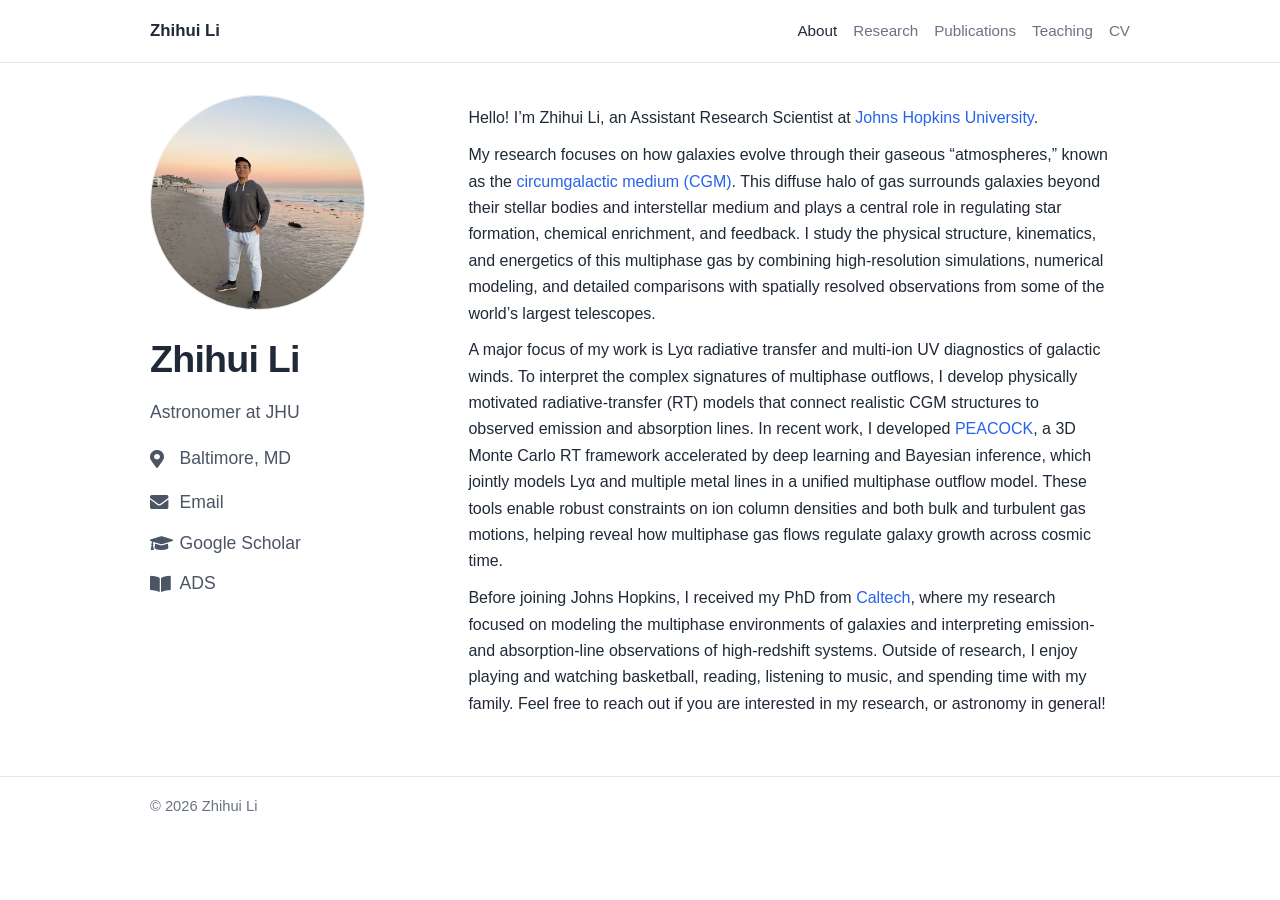
==== commit eea31354: "Initial commit" ====
--- a/index.html
+++ b/index.html
@@ -1,395 +1,100 @@
-<!DOCTYPE HTML>
-<!--
-	Dimension by HTML5 UP
-	html5up.net | @ajlkn
-	Free for personal and commercial use under the CCA 3.0 license (html5up.net/license)
--->
-<html>
-	<head>
-		<title>Dimension by HTML5 UP</title>
-		<meta charset="utf-8" />
-		<meta name="viewport" content="width=device-width, initial-scale=1, user-scalable=no" />
-		<link rel="stylesheet" href="assets/css/main.css" />
-		<noscript><link rel="stylesheet" href="assets/css/noscript.css" /></noscript>
-	</head>
-	<body class="is-preload">
-
-		<!-- Wrapper -->
-			<div id="wrapper">
-
-				<!-- Header -->
-					<header id="header">
-						<div class="logo">
-							<span class="icon fa-gem"></span>
-						</div>
-						<div class="content">
-							<div class="inner">
-								<h1>Zhihui Li</h1>
-								<p>Graduate student, department of astronomy, Caltech</p>
-							</div>
-						</div>
-						<nav>
-							<ul>
-								<li><a href="#about">About Me</a></li>
-								<li><a href="#research">Research</a></li>
-								<li><a href="#papers">Papers</a></li>
-                                                                <li><a href="#teaching">Teaching</a></li>
-								<li><a href="#contact">Contact</a></li>
-								<!--<li><a href="#elements">Elements</a></li>-->
-							</ul>
-						</nav>
-					</header>
-
-				<!-- Main -->
-					<div id="main">
-
-						<!-- Intro -->
-							<article id="about">
-								<h2 class="major">About Me</h2>
-								<span class="image main"><img src="images/selfie.jpg" alt="" /></span>
-								<p>Hello! I'm Zhihui, a 6th-year astronomy graduate student at Caltech. 
-                                                                <p>I am an astronomer dedicated to bridging the gap between cutting-edge theoretical models and groundbreaking observational data. My research has been focused on studying the "atmospheres" of galaxies, namely the circumgalactic medium (CGM). The CGM is a vast, diffuse region of gaseous matter beyond the stars and interstellar medium of a galaxy and within the virial radius of its dark matter halo. It plays a pivotal role in governing crucial aspects of galaxy evolution, such as star formation, chemical enrichment, and feedback mechanisms. To better understand the properties of the CGM, I have utilized state-of-the-art numerical simulations, developed novel semi-analytic models, and conducted thorough analyses by comparing them with high-resolution, spatially-resolved observational data acquired from the world's largest ground-based telescopes. 
-                                                                <p>In my spare time, I enjoy playing and watching basketball, reading, listening to music and spending time with my family. Feel free to <a href="mailto:zhihui@caltech.edu">shoot me an email</a> if you are interested in my research, or astronomy in general!</p>
-							</article>
-
-						<!-- Work -->
-							<article id="research">
-								<h2 class="major">Research</h2>
-								<ul id="myList">
-                                                                </ul>
-                                                                    <li>Exploring the fate of cool clouds in the CGM with state-of-the-art hydrodynamical simulations</li> 
-                                                                    <p>In <a href="https://ui.adsabs.harvard.edu/abs/2020MNRAS.492.1841L/abstract">Li et al. (2020)</a>, I conducted an extensive analysis of a comprehensive suite of idealized CGM simulations. 
-									    I explored a wide range of cloud parameters, including cloud size, velocity, ambient temperature, and density. I also identified five distinct physical regimes, each corresponding to different fates for the clouds, ranging from their destruction due to instabilities induced by the hot ambient medium to their survival and growth through the accretion of cooled material onto their surfaces. Furthermore, I derived and calibrated an empirical scaling relation between the cloud lifetime and various cloud physical parameters, which has been widely employed and extensively discussed in numerous follow-up studies (e.g. Kanjilal et al. 2021; Farber & Gronke 2022; Abruzzo et al. 2022a,b, 2023).
-									    I concluded that radiative cooling and conduction are the most important physics that affect cloud survival, whereas magnetic fields, turbulence, and viscosity are likely to have a minor effect. 
-							            <span class="image main"><img src="images/pic02.jpg" alt="" /></span>
-							         </ul>
-                                                                    <li>Extracting the physical parameters of the cool gas in the CGM from Lyα spectra with advanced radiative transfer models</li>
-                                                                    <p>Lyα emission line is one of the most powerful tools for studying the CGM due to its luminous nature. 
-									    However, Lyα emission is a resonant transition with a large cross-section, rendering its radiative transfer (RT) process notoriously difficult to model. 
-									    Traditionally, the prevailing model for Lyα radiative transfer is the "shell model," which is a spherical, expanding or contracting shell of neutral hydrogen (HI). 
-									    It is motivated by the observational evidence that starburst-driven galactic winds can produce such HI shells. 
-									    Although the shell model has managed to reproduce the Lyα profiles of a wide variety of Lyα-emitting objects, 
-									    recent works (e.g. Orlitova et al. 2018) have reported several significant discrepancies between the best-fit parameters derived from the shell model and additional observational data. 
-									    These discrepancies arise from the overly simplistic nature of the shell model - 
-									    a monolithic shell of HI with a single column density and outflow velocity that is inadequate for describing a multiphase, clumpy CGM. 
-									    Therefore, in <a href="https://ui.adsabs.harvard.edu/abs/2022MNRAS.513.5034L/abstract">Li & Gronke (2022)</a>, I systematically explored the connection and difference between a more physically realistic multiphase, clumpy model and the shell model. 
-									    I elucidated how the best-fit parameters derived from shell model fitting should be interpreted as certain properties of a multiphase, clumpy medium.                                                                                   
-								    <span class="image main"><img src="images/Schematic_shell_clumpy.jpg" alt="" /></span>
-						                 </ul>
-								    <li>Modeling spatially-resolved Lyα emission observations with advanced radiative transfer models</li> 
-                                                                    <p>In <a href="https://ui.adsabs.harvard.edu/abs/2021MNRAS.502.2389L/abstract">Li et al. (2021)</a> and <a href="https://ui.adsabs.harvard.edu/abs/2022MNRAS.513.3414L/abstract">Li et al. (2022)</a>, 
-									    I pioneered the modeling of spatially-resolved Lyα emission spectra obtained by the Keck Cosmic Web Imager (KCWI) in SSA22 Lyα Blob 1 and 2, two of the earliest discovered Lyα blobs (LABs). 
-									    These enigmatic objects are giant gaseous nebulae with immense Lyα luminosities at high redshifts. 
-									    The physical origins of LABs remain a subject of intense debate, with various hypotheses proposed, including photo-ionization by central energetic sources, starburst-driven galactic outflows, cooling radiation from the accretion of cold gas streams, among many others. 
-									    By modeling the spatially-resolved Lyα emission line profiles observed at different locations within LAB1 and LAB2, I found that for both LABs, the dominant powering mechanism involves central sources producing Lyα photons that are subsequently scattered outward by high-velocity galactic outflows.
-
-								    <p>More recently, in <a href="https://ui.adsabs.harvard.edu/abs/2023ApJ...953..118E/abstract">Erb et al. (2023)</a>, I developed a new approach to self-consistently reproduce the spatially-extended Lyα emission originating from the CGM of twelve extreme emission line galaxies at z ~ 2. 
-									    Our deep KCWI observations unveiled a striking pattern among these objects - they typically exhibit double-peaked Lyα profiles that span their entire Lyα halos, characterized by three intriguing trends: 
-									    as the distance from the galactic center increases, the flux ratio of the blue peak to the red peak increases, the separation in velocity between the two peaks decreases, and the flux at the line center increases. 
-									    By separating all the scattered Lyα photons in the multiphase, clumpy model into three radial bins according to their escaping impact parameters and comparing them with their corresponding observed Lyα profiles, 
-									    I managed to find the best-fit RT model that simultaneously reproduces the Lyα spectra observed at three different impact parameters and all three radial trends. 
-									    Furthermore, I found that all three radial trends of spatially-resolved Lyα emission can be explained by considering the different RT behaviors of photons in the inner and outer regions of the halo.
-									    This work stands as the first successful attempt to self-consistently reproduce spatially-varying Lyα emission via comprehensive RT modeling within the framework of a physically realistic CGM model.
-								    <span class="image main"><img src="images/schematic_halos.jpg" alt="" /></span>
-							</article>
-
-						<!-- About -->
-							<article id="papers">
-								<h2 class="major">Papers</h2>
-								<p>The full list of my publications is available at <a href="https://ui.adsabs.harvard.edu/search/p_=0&q=orcid%3A0000-0001-5113-7558&sort=date%20desc%2C%20bibcode%20desc">ADS</a> and <a href="https://scholar.google.com/citations?user=3MVn1_MAAAAJ&hl=en">Google Scholar</a>.</p> 		</article>
-
-                                                <!-- Teaching -->
-                                                        <article id="teaching">
-                                                                <h2 class="major">Teaching</h2>
-                                                                <p>I have served as a teaching assistant for the following courses at Caltech:
-                                                                <li>Ay123 (Structure and Evolution of Stars, by Prof. Evan Kirby)</li>
-                                                                <li>Ay126 (Interstellar and Intergalactic Medium, by Prof. Shri Kulkarni)</li>
-                                                                <li>Ay127 (Cosmology and Galaxy Formation, by Prof. Phil Hopkins and Prof. Chris Martin)</li>
-                                  </p>                  </article>
-						<!-- Contact -->
-							<article id="contact">
-								<h2 class="major">Contact</h2>
-								<form method="post" action="#">
-									<div class="fields">
-										<div class="field half">
-											<label for="name">Name</label>
-											<input type="text" name="name" id="name" />
-										</div>
-										<div class="field half">
-											<label for="email">Email</label>
-											<input type="text" name="email" id="email" />
-										</div>
-										<div class="field">
-											<label for="message">Message</label>
-											<textarea name="message" id="message" rows="4"></textarea>
-										</div>
-									</div>
-									<ul class="actions">
-										<li><input type="submit" value="Send Message" class="primary" /></li>
-										<li><input type="reset" value="Reset" /></li>
-									</ul>
-								</form>
-								</article>
-						<!-- Elements -->
-							<article id="elements">
-								<h2 class="major">Elements</h2>
-
-								<section>
-									<h3 class="major">Text</h3>
-									<p>This is <b>bold</b> and this is <strong>strong</strong>. This is <i>italic</i> and this is <em>emphasized</em>.
-									This is <sup>superscript</sup> text and this is <sub>subscript</sub> text.
-									This is <u>underlined</u> and this is code: <code>for (;;) { ... }</code>. Finally, <a href="#">this is a link</a>.</p>
-									<hr />
-									<h2>Heading Level 2</h2>
-									<h3>Heading Level 3</h3>
-									<h4>Heading Level 4</h4>
-									<h5>Heading Level 5</h5>
-									<h6>Heading Level 6</h6>
-									<hr />
-									<h4>Blockquote</h4>
-									<blockquote>Fringilla nisl. Donec accumsan interdum nisi, quis tincidunt felis sagittis eget tempus euismod. Vestibulum ante ipsum primis in faucibus vestibulum. Blandit adipiscing eu felis iaculis volutpat ac adipiscing accumsan faucibus. Vestibulum ante ipsum primis in faucibus lorem ipsum dolor sit amet nullam adipiscing eu felis.</blockquote>
-									<h4>Preformatted</h4>
-									<pre><code>i = 0;
-
-while (!deck.isInOrder()) {
-    print 'Iteration ' + i;
-    deck.shuffle();
-    i++;
-}
-
-print 'It took ' + i + ' iterations to sort the deck.';</code></pre>
-								</section>
-
-								<section>
-									<h3 class="major">Lists</h3>
-
-									<h4>Unordered</h4>
-									<ul>
-										<li>Dolor pulvinar etiam.</li>
-										<li>Sagittis adipiscing.</li>
-										<li>Felis enim feugiat.</li>
-									</ul>
-
-									<h4>Alternate</h4>
-									<ul class="alt">
-										<li>Dolor pulvinar etiam.</li>
-										<li>Sagittis adipiscing.</li>
-										<li>Felis enim feugiat.</li>
-									</ul>
-
-									<h4>Ordered</h4>
-									<ol>
-										<li>Dolor pulvinar etiam.</li>
-										<li>Etiam vel felis viverra.</li>
-										<li>Felis enim feugiat.</li>
-										<li>Dolor pulvinar etiam.</li>
-										<li>Etiam vel felis lorem.</li>
-										<li>Felis enim et feugiat.</li>
-									</ol>
-									<h4>Icons</h4>
-									<ul class="icons">
-										<li><a href="#" class="icon brands fa-twitter"><span class="label">Twitter</span></a></li>
-										<li><a href="#" class="icon brands fa-facebook-f"><span class="label">Facebook</span></a></li>
-										<li><a href="#" class="icon brands fa-instagram"><span class="label">Instagram</span></a></li>
-										<li><a href="#" class="icon brands fa-github"><span class="label">Github</span></a></li>
-									</ul>
-
-									<h4>Actions</h4>
-									<ul class="actions">
-										<li><a href="#" class="button primary">Default</a></li>
-										<li><a href="#" class="button">Default</a></li>
-									</ul>
-									<ul class="actions stacked">
-										<li><a href="#" class="button primary">Default</a></li>
-										<li><a href="#" class="button">Default</a></li>
-									</ul>
-								</section>
-
-								<section>
-									<h3 class="major">Table</h3>
-									<h4>Default</h4>
-									<div class="table-wrapper">
-										<table>
-											<thead>
-												<tr>
-													<th>Name</th>
-													<th>Description</th>
-													<th>Price</th>
-												</tr>
-											</thead>
-											<tbody>
-												<tr>
-													<td>Item One</td>
-													<td>Ante turpis integer aliquet porttitor.</td>
-													<td>29.99</td>
-												</tr>
-												<tr>
-													<td>Item Two</td>
-													<td>Vis ac commodo adipiscing arcu aliquet.</td>
-													<td>19.99</td>
-												</tr>
-												<tr>
-													<td>Item Three</td>
-													<td> Morbi faucibus arcu accumsan lorem.</td>
-													<td>29.99</td>
-												</tr>
-												<tr>
-													<td>Item Four</td>
-													<td>Vitae integer tempus condimentum.</td>
-													<td>19.99</td>
-												</tr>
-												<tr>
-													<td>Item Five</td>
-													<td>Ante turpis integer aliquet porttitor.</td>
-													<td>29.99</td>
-												</tr>
-											</tbody>
-											<tfoot>
-												<tr>
-													<td colspan="2"></td>
-													<td>100.00</td>
-												</tr>
-											</tfoot>
-										</table>
-									</div>
-
-									<h4>Alternate</h4>
-									<div class="table-wrapper">
-										<table class="alt">
-											<thead>
-												<tr>
-													<th>Name</th>
-													<th>Description</th>
-													<th>Price</th>
-												</tr>
-											</thead>
-											<tbody>
-												<tr>
-													<td>Item One</td>
-													<td>Ante turpis integer aliquet porttitor.</td>
-													<td>29.99</td>
-												</tr>
-												<tr>
-													<td>Item Two</td>
-													<td>Vis ac commodo adipiscing arcu aliquet.</td>
-													<td>19.99</td>
-												</tr>
-												<tr>
-													<td>Item Three</td>
-													<td> Morbi faucibus arcu accumsan lorem.</td>
-													<td>29.99</td>
-												</tr>
-												<tr>
-													<td>Item Four</td>
-													<td>Vitae integer tempus condimentum.</td>
-													<td>19.99</td>
-												</tr>
-												<tr>
-													<td>Item Five</td>
-													<td>Ante turpis integer aliquet porttitor.</td>
-													<td>29.99</td>
-												</tr>
-											</tbody>
-											<tfoot>
-												<tr>
-													<td colspan="2"></td>
-													<td>100.00</td>
-												</tr>
-											</tfoot>
-										</table>
-									</div>
-								</section>
-
-								<section>
-									<h3 class="major">Buttons</h3>
-									<ul class="actions">
-										<li><a href="#" class="button primary">Primary</a></li>
-										<li><a href="#" class="button">Default</a></li>
-									</ul>
-									<ul class="actions">
-										<li><a href="#" class="button">Default</a></li>
-										<li><a href="#" class="button small">Small</a></li>
-									</ul>
-									<ul class="actions">
-										<li><a href="#" class="button primary icon solid fa-download">Icon</a></li>
-										<li><a href="#" class="button icon solid fa-download">Icon</a></li>
-									</ul>
-									<ul class="actions">
-										<li><span class="button primary disabled">Disabled</span></li>
-										<li><span class="button disabled">Disabled</span></li>
-									</ul>
-								</section>
-
-								<section>
-									<h3 class="major">Form</h3>
-									<form method="post" action="#">
-										<div class="fields">
-											<div class="field half">
-												<label for="demo-name">Name</label>
-												<input type="text" name="demo-name" id="demo-name" value="" placeholder="Jane Doe" />
-											</div>
-											<div class="field half">
-												<label for="demo-email">Email</label>
-												<input type="email" name="demo-email" id="demo-email" value="" placeholder="jane@untitled.tld" />
-											</div>
-											<div class="field">
-												<label for="demo-category">Category</label>
-												<select name="demo-category" id="demo-category">
-													<option value="">-</option>
-													<option value="1">Manufacturing</option>
-													<option value="1">Shipping</option>
-													<option value="1">Administration</option>
-													<option value="1">Human Resources</option>
-												</select>
-											</div>
-											<div class="field half">
-												<input type="radio" id="demo-priority-low" name="demo-priority" checked>
-												<label for="demo-priority-low">Low</label>
-											</div>
-											<div class="field half">
-												<input type="radio" id="demo-priority-high" name="demo-priority">
-												<label for="demo-priority-high">High</label>
-											</div>
-											<div class="field half">
-												<input type="checkbox" id="demo-copy" name="demo-copy">
-												<label for="demo-copy">Email me a copy</label>
-											</div>
-											<div class="field half">
-												<input type="checkbox" id="demo-human" name="demo-human" checked>
-												<label for="demo-human">Not a robot</label>
-											</div>
-											<div class="field">
-												<label for="demo-message">Message</label>
-												<textarea name="demo-message" id="demo-message" placeholder="Enter your message" rows="6"></textarea>
-											</div>
-										</div>
-										<ul class="actions">
-											<li><input type="submit" value="Send Message" class="primary" /></li>
-											<li><input type="reset" value="Reset" /></li>
-										</ul>
-									</form>
-								</section>
-
-							</article>
-
-					</div>
-
-				<!-- Footer -->
-					<footer id="footer">
-						<p class="copyright">&copy; Untitled. Design: <a href="https://html5up.net">HTML5 UP</a>.</p>
-					</footer>
-
-			</div>
-
-		<!-- BG -->
-			<div id="bg"></div>
-
-		<!-- Scripts -->
-			<script src="assets/js/jquery.min.js"></script>
-			<script src="assets/js/browser.min.js"></script>
-			<script src="assets/js/breakpoints.min.js"></script>
-			<script src="assets/js/util.js"></script>
-			<script src="assets/js/main.js"></script>
-
-	</body>
-</html>
+<!DOCTYPE html>
+<html lang="en">
+<head>
+	<meta charset="utf-8" />
+	<meta name="viewport" content="width=device-width, initial-scale=1" />
+	<title>Zhihui Li</title>
+	<link rel="stylesheet" href="assets/css/fontawesome-all.min.css" />
+	<link rel="stylesheet" href="assets/css/site.css" />
+</head>
+<body class="home-page">
+	<header class="site-header">
+		<div class="container nav-wrap">
+			<a class="site-name" href="index.html">Zhihui Li</a>
+			<nav class="site-nav">
+				<a class="active" href="index.html">About</a>
+				<a href="research.html">Research</a>
+				<a href="publications.html">Publications</a>
+				<a href="teaching.html">Teaching</a>
+				<a href="cv.html">CV</a>
+			</nav>
+		</div>
+	</header>
+
+	<main class="container page-layout">
+		<aside class="left-sidebar">
+			<section class="profile-card">
+				<img class="card-avatar" src="images/selfie.jpg" alt="Zhihui Li" />
+				<h2 class="card-name">Zhihui Li</h2>
+				<p class="card-tags">Astronomer at JHU</p>
+				<p class="card-affiliation">
+					<i class="fas fa-map-marker-alt" aria-hidden="true"></i>
+					<span>Baltimore, MD</span>
+				</p>
+				<ul class="card-links">
+					<li>
+						<a class="link-email" href="mailto:zli367@jh.edu">
+							<i class="fas fa-envelope" aria-hidden="true"></i>
+							<span>Email</span>
+						</a>
+					</li>
+					<li>
+						<a class="link-scholar" href="https://scholar.google.com/citations?user=3MVn1_MAAAAJ&amp;hl=en" target="_blank" rel="noopener noreferrer">
+							<i class="fas fa-graduation-cap" aria-hidden="true"></i>
+							<span>Google Scholar</span>
+						</a>
+					</li>
+					<li>
+						<a class="link-ads" href="https://ui.adsabs.harvard.edu/search/p_=0&q=orcid%3A0000-0001-5113-7558&sort=date%20desc%2C%20bibcode%20desc" target="_blank" rel="noopener noreferrer">
+							<i class="fas fa-book-open" aria-hidden="true"></i>
+							<span>ADS</span>
+						</a>
+					</li>
+				</ul>
+			</section>
+		</aside>
+
+		<div class="main-content">
+			<section>
+				<div>
+					<p>Hello! I’m Zhihui Li, an Assistant Research Scientist at <a href="https://physics-astronomy.jhu.edu/" target="_blank" rel="noopener noreferrer" style="text-decoration:none;border-bottom:0;box-shadow:none;background-image:none;">Johns Hopkins University</a>.</p>
+					<p>
+						My research focuses on how galaxies evolve through their gaseous “atmospheres,” known as the <a href="https://ui.adsabs.harvard.edu/abs/2017ARA%26A..55..389T/abstract" target="_blank" rel="noopener noreferrer" style="text-decoration:none;border-bottom:0;box-shadow:none;background-image:none;">circumgalactic medium (CGM)</a>.
+						This diffuse halo of gas surrounds galaxies beyond their stellar bodies and interstellar medium and plays a central role
+						in regulating star formation, chemical enrichment, and feedback. I study the physical structure, kinematics, and energetics
+						of this multiphase gas by combining high-resolution simulations, numerical modeling, and detailed comparisons with
+						spatially resolved observations from some of the world’s largest telescopes.
+					</p>
+					<p>
+						A major focus of my work is Lyα radiative transfer and multi-ion UV diagnostics of galactic winds. To interpret the complex
+						signatures of multiphase outflows, I develop physically motivated radiative-transfer (RT) models that connect realistic CGM
+						structures to observed emission and absorption lines. In recent work, I developed <a href="https://arxiv.org/abs/2603.06546" target="_blank" rel="noopener noreferrer" style="text-decoration:none;border-bottom:0;box-shadow:none;background-image:none;">PEACOCK</a>, a 3D Monte Carlo RT
+						framework accelerated by deep learning and Bayesian inference, which jointly models Lyα and multiple metal lines in a unified
+						multiphase outflow model. These tools enable robust constraints on ion column densities and both bulk and turbulent gas motions,
+						helping reveal how multiphase gas flows regulate galaxy growth across cosmic time.
+					</p>
+					<p>
+						Before joining Johns Hopkins, I received my PhD from <a href="https://www.astro.caltech.edu/" target="_blank" rel="noopener noreferrer" style="text-decoration:none;border-bottom:0;box-shadow:none;background-image:none;">Caltech</a>, where my research focused on modeling the multiphase
+						environments of galaxies and interpreting emission- and absorption-line observations of high-redshift systems. Outside of
+						research, I enjoy playing and watching basketball, reading, listening to music, and spending time with my family. Feel free
+						to reach out if you are interested in my research, or astronomy in general!
+					</p>
+				</div>
+			</section>
+
+		</div>
+	</main>
+
+	<footer class="site-footer">
+		<div class="container">
+			<p>&copy; 2026 Zhihui Li</p>
+		</div>
+	</footer>
+
+	<script
+		data-goatcounter="https://lzhastro.goatcounter.com/count"
+		async
+		src="//gc.zgo.at/count.js">
+	</script>
+</body>
+</html>
--- a/assets/css/site.css
+++ b/assets/css/site.css
@@ -0,0 +1,521 @@
+:root {
+	--text: #1f2937;
+	--muted: #6b7280;
+	--line: #e5e7eb;
+	--bg: #ffffff;
+	--link: #2563eb;
+}
+
+* {
+	box-sizing: border-box;
+}
+
+body {
+	margin: 0;
+	font-family: -apple-system, BlinkMacSystemFont, "Segoe UI", Roboto, Helvetica, Arial, sans-serif;
+	color: var(--text);
+	background: var(--bg);
+	line-height: 1.65;
+}
+
+.container {
+	width: min(980px, 92vw);
+	margin: 0 auto;
+}
+
+.site-header {
+	border-bottom: 1px solid var(--line);
+	position: sticky;
+	top: 0;
+	background: #fff;
+}
+
+.nav-wrap {
+	display: flex;
+	justify-content: space-between;
+	align-items: center;
+	min-height: 62px;
+}
+
+.site-name {
+	font-size: 1.05rem;
+	font-weight: 600;
+	color: var(--text);
+	text-decoration: none;
+}
+
+.site-nav {
+	display: flex;
+	gap: 1rem;
+	flex-wrap: wrap;
+}
+
+.site-nav a {
+	color: var(--muted);
+	text-decoration: none;
+	font-size: 0.95rem;
+	padding: 0.2rem 0;
+}
+
+.site-nav a:hover,
+.site-nav a.active {
+	color: var(--text);
+}
+
+main {
+	padding: 2rem 0 3rem;
+}
+
+.page-layout {
+	display: grid;
+	grid-template-columns: 280px minmax(0, 1fr);
+	gap: 2.4rem;
+	align-items: start;
+}
+
+.left-sidebar {
+	position: sticky;
+	top: 84px;
+}
+
+.main-content {
+	min-width: 0;
+	max-width: 640px;
+}
+
+.hero {
+	margin-bottom: 1.8rem;
+}
+
+.profile-card {
+	border: 0;
+	border-radius: 0;
+	padding: 0;
+	background: transparent;
+	margin-bottom: 0;
+}
+
+.card-avatar {
+	width: 215px;
+	height: 215px;
+	object-fit: cover;
+	border-radius: 50%;
+	display: block;
+	margin-bottom: 1.1rem;
+	border: 1px solid #e5e7eb;
+	box-shadow: none;
+}
+
+.card-name {
+	margin: 0.2rem 0 0.55rem;
+	font-size: 2.35rem;
+	letter-spacing: -0.02em;
+}
+
+.card-tags {
+	margin: 0 0 1.05rem;
+	font-size: 1.1rem;
+	color: #4b5563;
+}
+
+.card-affiliation {
+	margin: 0 0 0.9rem;
+	font-size: 1.1rem;
+	color: #4b5563;
+	display: inline-flex;
+	align-items: center;
+	gap: 0.6rem;
+}
+
+.card-affiliation i {
+	width: 1.25rem;
+	font-size: 1.15rem;
+}
+
+.card-links {
+	list-style: none;
+	padding: 0;
+	margin: 0;
+}
+
+.card-links li {
+	margin-bottom: 0.7rem;
+}
+
+.card-links a {
+	display: inline-flex;
+	align-items: center;
+	gap: 0.6rem;
+	font-size: 1.1rem;
+	color: #4b5563;
+	text-decoration: none;
+}
+
+.card-links a span {
+	font-size: 1.1rem;
+}
+
+.card-links a i {
+	width: 1.25rem;
+	font-size: 1.15rem;
+}
+
+.card-links a:hover {
+	color: var(--text);
+}
+
+.visitor-widget {
+	margin-top: 1rem;
+}
+
+.visitor-widget img {
+	display: block;
+	width: 210px;
+	height: auto;
+}
+
+.link-email i {
+	color: #4b5563;
+}
+
+.link-scholar i {
+	color: #4b5563;
+}
+
+.link-ads i {
+	color: #4b5563;
+}
+
+.home-page .site-header {
+	position: static;
+	border-bottom: 1px solid var(--line);
+	background: #ffffff;
+}
+
+.home-page .site-name {
+	font-size: 1.05rem;
+	font-weight: 600;
+	color: var(--text);
+}
+
+.home-page .site-nav {
+	gap: 1rem;
+}
+
+.home-page .site-nav a {
+	color: var(--muted);
+	font-size: 0.95rem;
+}
+
+.home-page .site-nav a:hover,
+.home-page .site-nav a.active {
+	color: var(--text);
+}
+
+h1 {
+	font-size: 2rem;
+	line-height: 1.25;
+	margin: 0 0 0.3rem;
+}
+
+.title-regular {
+	font-weight: 500;
+}
+
+.subtitle {
+	color: var(--muted);
+	margin: 0;
+}
+
+h2 {
+	font-size: 1.3rem;
+	margin-top: 2rem;
+	margin-bottom: 0.8rem;
+}
+
+h3 {
+	font-size: 1.06rem;
+	margin-top: 1.3rem;
+	margin-bottom: 0.45rem;
+}
+
+p {
+	margin: 0.65rem 0;
+}
+
+a {
+	color: var(--link);
+	text-decoration: none !important;
+	text-decoration-line: none !important;
+	-webkit-text-decoration: none !important;
+}
+
+a:visited,
+a:hover,
+a:focus,
+a:active {
+	text-decoration: none !important;
+	text-decoration-line: none !important;
+	-webkit-text-decoration: none !important;
+}
+
+/* Force-disable any underline-like effects globally. */
+a,
+a:link,
+a:visited,
+a:hover,
+a:focus,
+a:active,
+a *,
+a:link *,
+a:visited *,
+a:hover *,
+a:focus *,
+a:active * {
+	text-decoration: none !important;
+	text-decoration-line: none !important;
+	-webkit-text-decoration: none !important;
+	border-bottom: 0 !important;
+	box-shadow: none !important;
+	background-image: none !important;
+}
+
+.about-grid {
+	display: grid;
+	grid-template-columns: 180px 1fr;
+	gap: 1.2rem;
+	align-items: start;
+}
+
+.profile-image {
+	width: 100%;
+	max-width: 180px;
+	border-radius: 10px;
+	display: block;
+}
+
+.item-list {
+	padding-left: 1.1rem;
+}
+
+.item-list li {
+	margin-bottom: 0.85rem;
+}
+
+.publication-list li {
+	margin-bottom: 0.7rem;
+}
+
+.site-footer {
+	border-top: 1px solid var(--line);
+	padding: 1.1rem 0;
+	color: var(--muted);
+	font-size: 0.92rem;
+}
+
+.site-footer p {
+	margin: 0;
+}
+
+.research-platforms {
+	max-width: 920px;
+}
+
+.research-platforms h1 {
+	font-size: 4rem;
+	font-weight: 500;
+	margin-bottom: 1.2rem;
+}
+
+.research-platforms p {
+	font-size: 2rem;
+	margin-bottom: 1.8rem;
+}
+
+.platform-buttons {
+	display: grid;
+	grid-template-columns: repeat(2, minmax(0, 1fr));
+	gap: 1.1rem;
+}
+
+.platform-btn {
+	display: flex;
+	align-items: center;
+	justify-content: center;
+	min-height: 72px;
+	border: 1px solid #374151;
+	border-radius: 8px;
+	color: #111827;
+	font-size: 1.7rem;
+	background: #fff;
+	cursor: pointer;
+	font-family: inherit;
+}
+
+.platform-btn:hover {
+	background: #f9fafb;
+}
+
+.publications-hero h1 {
+	font-size: 2rem;
+	font-weight: 700;
+	margin: 0 0 1.25rem;
+	color: #111827;
+}
+
+.research-platforms-card {
+	border: 1px solid #d1d5db;
+	border-radius: 10px;
+	background: #fff;
+	min-height: 360px;
+	display: flex;
+	flex-direction: column;
+	align-items: center;
+	justify-content: center;
+	padding: 2.2rem 1.8rem;
+	box-shadow: 0 2px 16px rgba(17, 24, 39, 0.04);
+}
+
+.research-platforms-card p {
+	font-size: 1.3rem;
+	color: #1f2937;
+	margin: 0 0 1.3rem;
+}
+
+.platform-buttons.refined {
+	width: min(680px, 100%);
+	display: grid;
+	grid-template-columns: repeat(2, minmax(0, 1fr));
+	gap: 1rem;
+}
+
+.platform-btn.refined {
+	min-height: 64px;
+	border: 1.5px solid #374151;
+	border-radius: 6px;
+	font-size: 1.1rem;
+	font-weight: 500;
+	background: #ffffff;
+	color: #111827;
+	transition: all 0.2s ease;
+}
+
+.platform-btn.refined:hover {
+	background: #111827;
+	color: #ffffff;
+	border-color: #111827;
+	transform: translateY(-1px) scale(1.01);
+}
+
+.publications-page .publications-main {
+	padding-top: 1.8rem;
+}
+
+.publications-page .research-platforms-card {
+	margin-top: 0.35rem;
+}
+
+.research-content a,
+.research-content a:link,
+.research-content a:visited,
+.research-content a:hover,
+.research-content a:focus,
+.research-content a:active {
+	text-decoration: none !important;
+	text-decoration-line: none !important;
+	-webkit-text-decoration: none !important;
+	border-bottom: 0 !important;
+	box-shadow: none !important;
+	background-image: none !important;
+}
+
+.research-figure {
+	display: block;
+	width: min(100%, 240px);
+	margin: 0.9rem auto 0;
+	border-radius: 8px;
+}
+
+.research-caption {
+	max-width: 700px;
+	margin: 0.55rem auto 0;
+	text-align: center;
+	color: #6b7280;
+	font-size: 0.92rem;
+	line-height: 1.5;
+}
+
+.cv-subline {
+	color: #4b5563;
+	font-size: 0.96rem;
+}
+
+@media (max-width: 720px) {
+	.page-layout {
+		grid-template-columns: 1fr;
+		gap: 1.3rem;
+	}
+
+	.left-sidebar {
+		position: static;
+	}
+
+	.nav-wrap {
+		flex-direction: column;
+		align-items: flex-start;
+		padding: 0.7rem 0;
+	}
+
+	.about-grid {
+		grid-template-columns: 1fr;
+	}
+
+	.profile-image {
+		max-width: 160px;
+	}
+
+	.profile-card {
+		max-width: 100%;
+	}
+
+	.card-avatar {
+		width: 180px;
+		height: 180px;
+	}
+
+	.research-platforms h1 {
+		font-size: 2.4rem;
+	}
+
+	.research-platforms p {
+		font-size: 1.2rem;
+	}
+
+	.platform-buttons {
+		grid-template-columns: 1fr;
+	}
+
+	.platform-btn {
+		font-size: 1.2rem;
+		min-height: 60px;
+	}
+
+	.publications-hero h1 {
+		font-size: 2rem;
+	}
+
+	.research-platforms-card {
+		min-height: 280px;
+		padding: 1.5rem 1rem;
+	}
+
+	.research-platforms-card p {
+		font-size: 1.05rem;
+		text-align: center;
+	}
+
+	.platform-btn.refined {
+		font-size: 1rem;
+		min-height: 62px;
+	}
+}
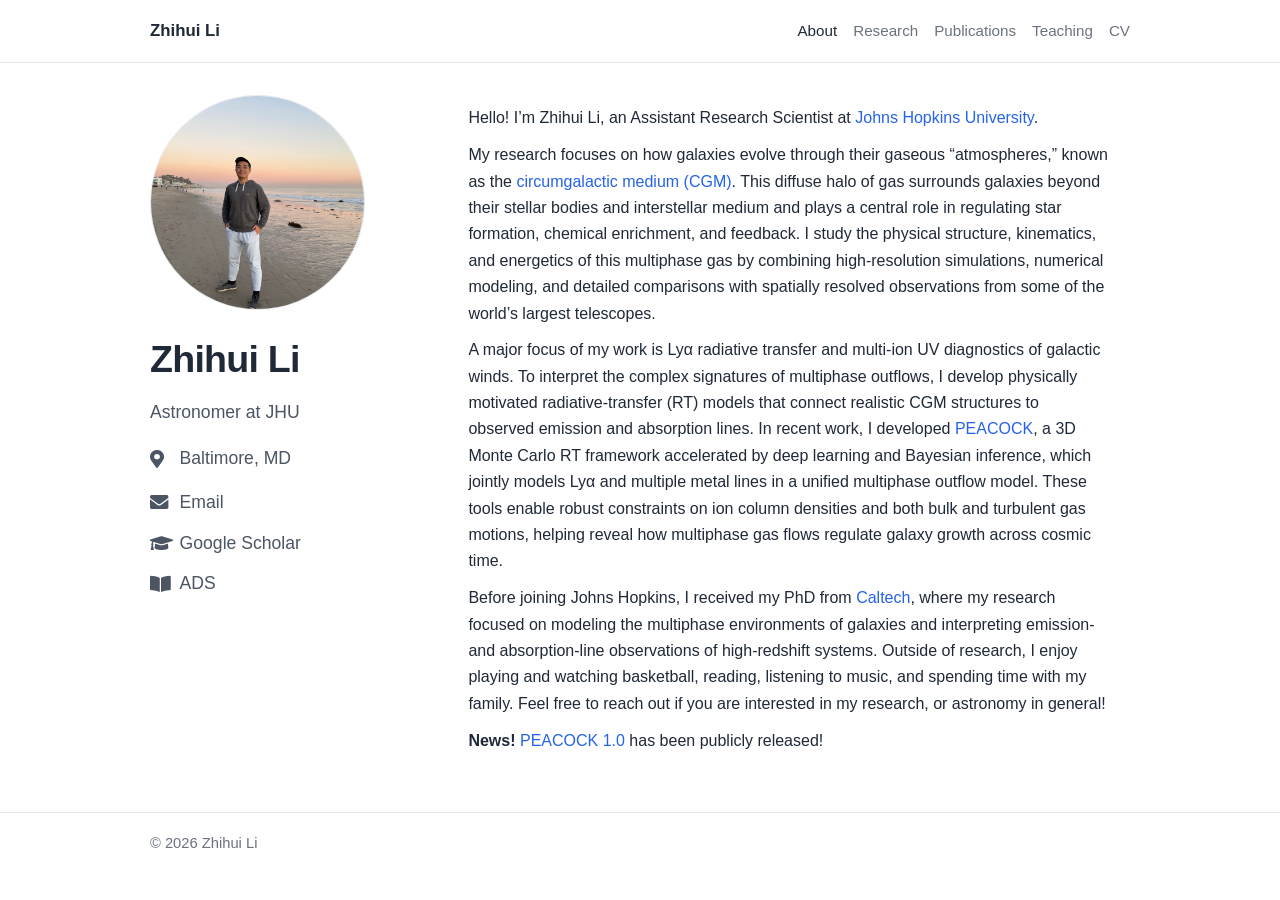
==== commit b4c7272e: "Announce the public release of PEACOCK 1.0" ====
--- a/index.html
+++ b/index.html
@@ -6,6 +6,7 @@
 	<title>Zhihui Li</title>
 	<link rel="stylesheet" href="assets/css/fontawesome-all.min.css" />
 	<link rel="stylesheet" href="assets/css/site.css" />
+	<script defer src="https://cloud.umami.is/script.js" data-website-id="86002db8-b729-41ef-81ea-08b7415d2f4f"></script>
 </head>
 <body class="home-page">
 	<header class="site-header">
@@ -79,6 +80,7 @@
 						research, I enjoy playing and watching basketball, reading, listening to music, and spending time with my family. Feel free
 						to reach out if you are interested in my research, or astronomy in general!
 					</p>
+					<p><strong>News!</strong> <a href="https://peacock-rt.readthedocs.io/en/latest/" target="_blank" rel="noopener noreferrer" style="text-decoration:none;border-bottom:0;box-shadow:none;background-image:none;">PEACOCK 1.0</a> has been publicly released!</p>
 				</div>
 			</section>
 
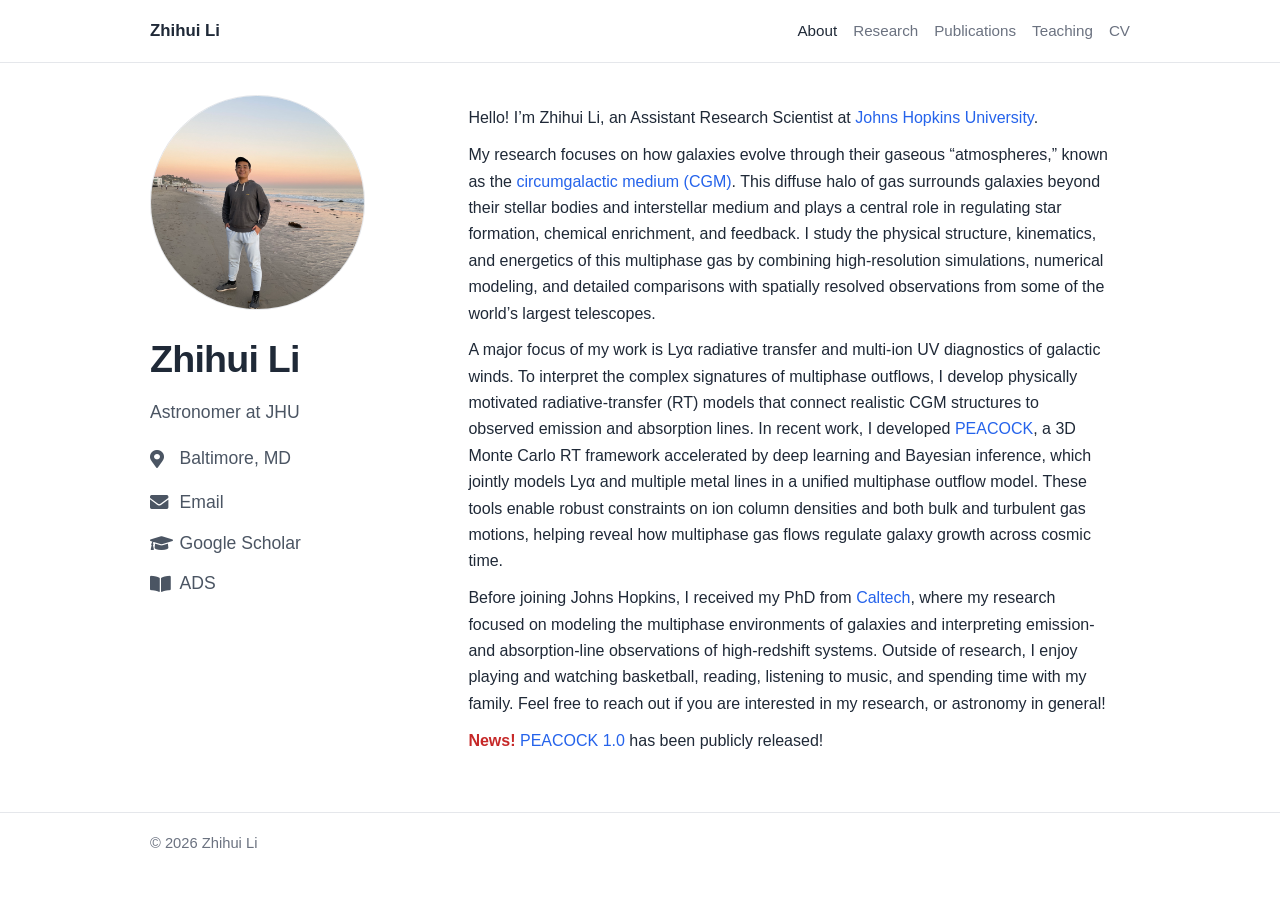
==== commit ce260516: "Highlight the PEACOCK release news in red" ====
--- a/index.html
+++ b/index.html
@@ -80,7 +80,7 @@
 						research, I enjoy playing and watching basketball, reading, listening to music, and spending time with my family. Feel free
 						to reach out if you are interested in my research, or astronomy in general!
 					</p>
-					<p><strong>News!</strong> <a href="https://peacock-rt.readthedocs.io/en/latest/" target="_blank" rel="noopener noreferrer" style="text-decoration:none;border-bottom:0;box-shadow:none;background-image:none;">PEACOCK 1.0</a> has been publicly released!</p>
+					<p><strong style="color:#c62828;">News!</strong> <a href="https://peacock-rt.readthedocs.io/en/latest/" target="_blank" rel="noopener noreferrer" style="text-decoration:none;border-bottom:0;box-shadow:none;background-image:none;">PEACOCK 1.0</a> has been publicly released!</p>
 				</div>
 			</section>
 
